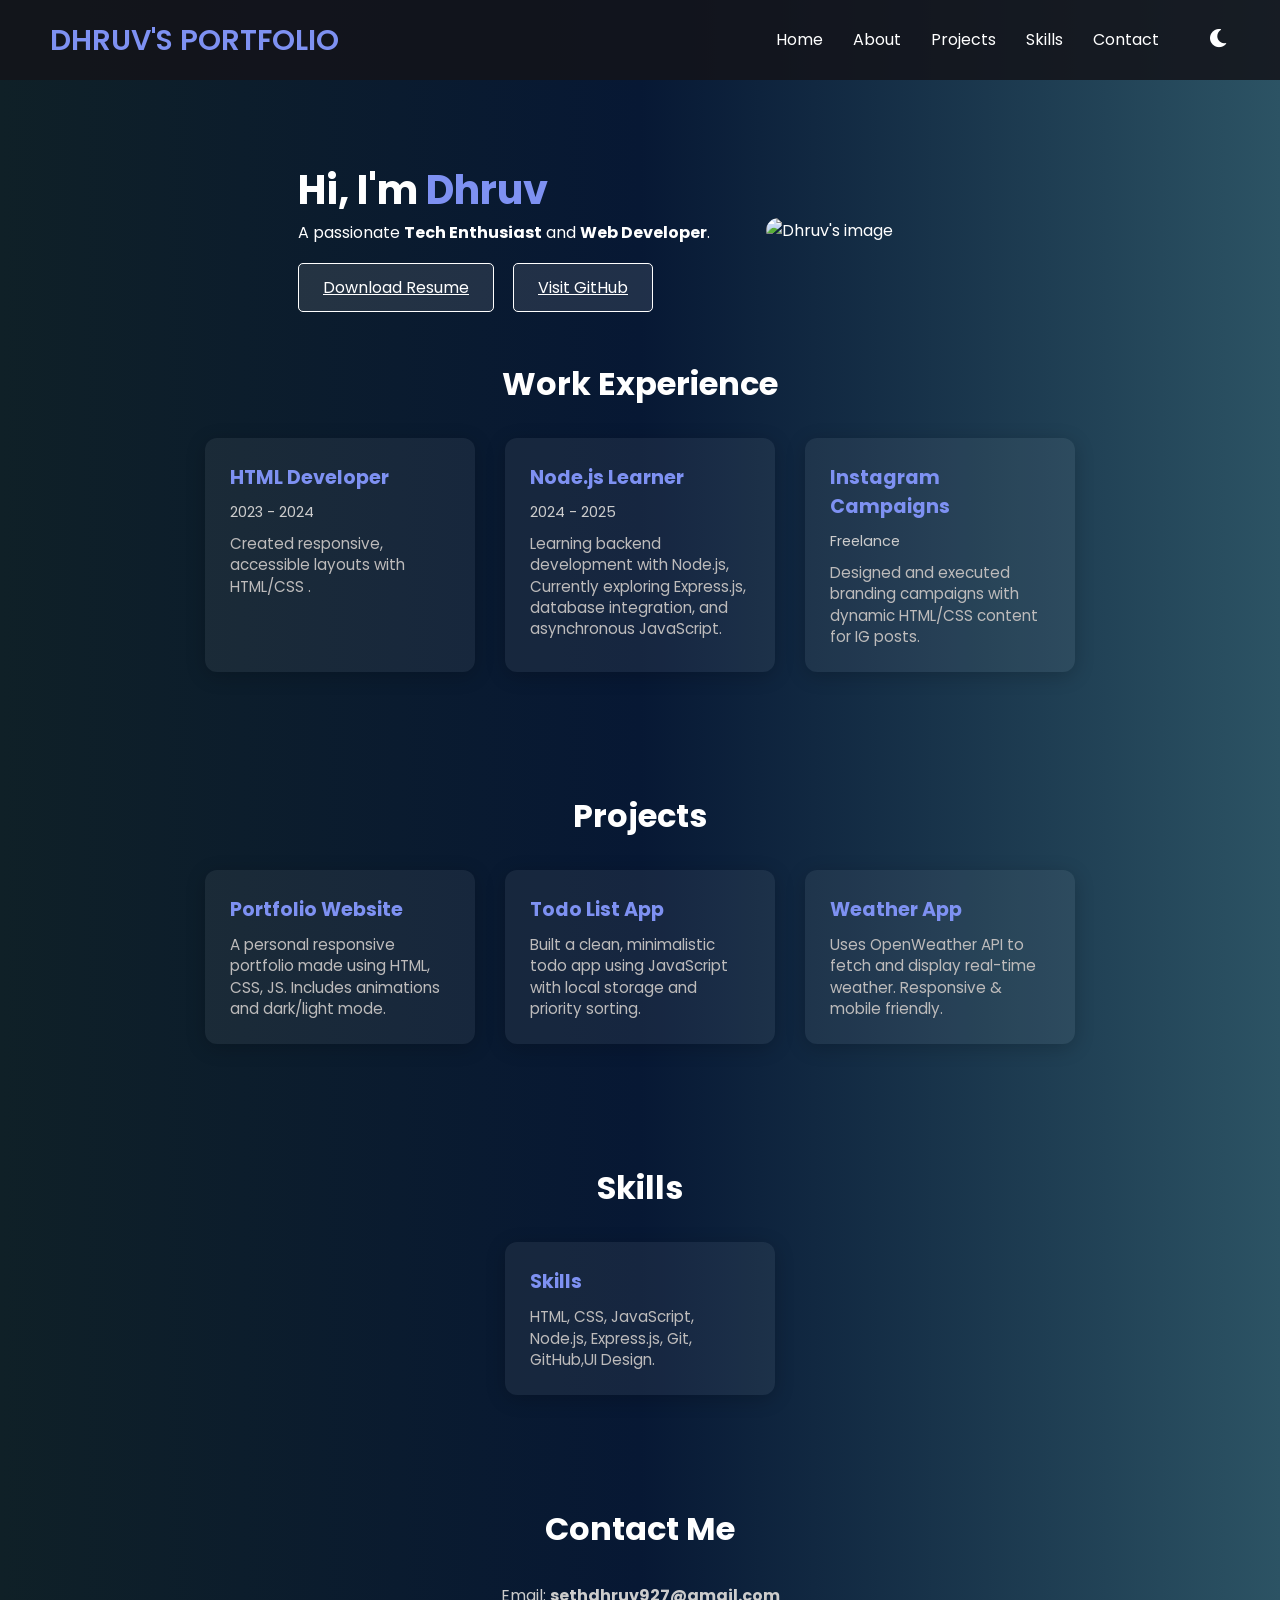
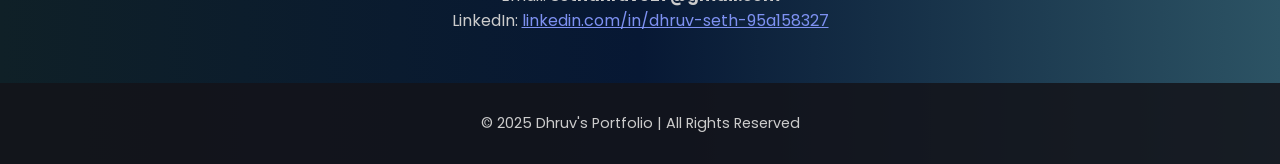
==== (Level1)Task1-Portfolio.html @ a93646b6 "Add files via upload" ====
<!-- <!DOCTYPE html>
<html lang="en">
<head>
    <meta charset="UTF-8">
    <meta name="viewport" content="width=device-width, initial-scale=1.0">
    <title>DHRUV'S PORTFOLIO</title>
    <link rel="preconnect" href="https://fonts.googleapis.com">
<link rel="preconnect" href="https://fonts.gstatic.com" crossorigin>
<link href="https://fonts.googleapis.com/css2?family=Poppins:ital,wght@0,100;0,200;0,300;0,400;0,500;0,600;0,700;0,800;0,900;1,100;1,200;1,300;1,400;1,500;1,600;1,700;1,800;1,900&display=swap" rel="stylesheet">
<style>
    *{
        margin: 0;
        padding: 0;
    }
    body{
        background-color: rgb(6, 6, 52);
        color: white;
        font-family: "Poppins", sans-serif;
    }
    nav{
        display: flex;
        justify-content: space-around;
        align-items: center;
        height: 100px;
        background-color: rgb(22, 22, 105);
    }
    nav ul{
        display: flex;
        justify-content: center;
    }
    nav ul li{
        list-style: none;
        margin: 25px;
    }
    .left{
        font-size: 1.7rem;
        font-weight: 550;
    }
    .firstsection{
        display: flex;
        justify-content: space-around;
        margin: 25px 0;
    }
    .firstsection div{
        width: 30%;
    }
    .leftsection{
        background-color: rgb(20, 123, 68);
    }
    .rightsection{
        background-color:rgb(20, 123, 68); ;
    }
    </style>
</head>
<body>
    <img src="backg.jpg" alt="" style="width: 100%; height: auto;">
    <header>
        <nav>
            <div class="left">DHRUV'S PORTFOLIO</div>
            <div class="right">
                <ul>
                    <li>Home</li>
                    <li>About</li>
                    <li>Projects</li>
                    <li>Contact Me </li>
                </ul>
            </div>
        </nav>
    </header>
    <main>
        <section class="firstsection">
            <div class="leftsection">
                Hi , My name is Dhruv
                <div>I am a Tech Enthuasist and a web developer</div>
            </div>
            <div class="rightsection">
                right
            </div>
        </section>
    </main>
    <!--  -->
<!-- <!DOCTYPE html>
<html lang="en">
<head>
    <meta charset="UTF-8">
    <meta name="viewport" content="width=device-width, initial-scale=1.0">
    <title>DHRUV'S PORTFOLIO</title>
    <link rel="preconnect" href="https://fonts.googleapis.com">
    <link rel="preconnect" href="https://fonts.gstatic.com" crossorigin>
    <link href="https://fonts.googleapis.com/css2?family=Poppins:wght@300;400;600&display=swap" rel="stylesheet">
    <style>
        * {
            margin: 0;
            padding: 0;
            box-sizing: border-box;
        }
        body {
            font-family: "Poppins", sans-serif;
            background: url('backg.jpg') no-repeat center center fixed; /* Image background */
            background-size: cover; /* Ensures the image covers the entire background */
            color: white;
        }
        nav {
            display: flex;
            justify-content: space-around;
            align-items: center;
            height: 100px;
            background-color: rgba(19, 19, 25, 0.8); /* Transparent background */
        }
        nav ul {
            display: flex;
            justify-content: center;
        }
        nav ul li {
            list-style: none;
            margin: 25px;
        }
        nav ul li a {
            text-decoration: none;
            color: white;
        }
        nav ul li a:hover{
            text-decoration: none;
            font-size: 1.05rem;
            color: rgb(248, 199, 76);
        }
        .left {
            font-size: 1.7rem;
            font-weight: 550;
        }
        .firstsection {
            display: flex;
            justify-content: space-around;
            margin: 130px 0;
            align-items: center;
        }
        .firstsection > div {
            width: 30%;
        }
        .leftsection{
            color: white;
            font-size: 2.5rem;
        }
        .leftsection .buttons{
            padding: 53px 0;
        }
        .leftsection .btn{
            padding: 12px;
            background-color:rgba(19, 19, 25, 0.8) ;
            color: white;
            border: 2px solid white;
            border-radius: 6px;
            cursor: pointer;
            font-size: 20px;
        }
        .rightsection img{
            width: 80%;
        }
        .golden{
            color: rgb(245, 191, 54);
        }
        #element{
            color: rgb(245, 191, 54);
        }
        .secondsection{
            max-width: 80vw;
            margin: auto;
            height: 90vh;
        }
        main hr{
        border: 0;
        background: rgb(245, 191, 54);
        height: 1.2px;
        margin: 65px 84px;
        }
        .secondsection h1{
            font-size: 1.7rem;
        }
        .text-white{
            color: white;
        }
        .secondsection .box{
            background: white;
            width: 76vw;
            height: 2px;
            margin: 50px 0;
            display: flex;
        }
        .secondsection .vertical{
        height: 99px;
        width: 1px;
        background-color: white;
        margin: 0px 140px;
    }
    .image-top{
        width: 23px;
        position: relative;
        top: -32px;
        left: -9px;
    }
        .vertical-title{
        position: relative;
        top: 85px;
        width: 188px;
        font-size: 11px;
        }
        .vertical-desc{
        position: relative;
        top: 86px;
        width: 150px;
        color: whitesmoke;
        font-size: 9px;
        }
        footer{
        color: rgb(247, 243, 243);
        background-color: rgba(19, 19, 25, 0.8);
        font-size: 12px;
    }
    .footer{
        padding: 23px 122px;
        display: flex;
        justify-content: space-evenly;
        }
        .footer ul{
            list-style: none;
        }
        .footer > div{
            width: 121px;
        }
        footer .footer-rights{
        text-align: center;
        color: whitesmoke;
        padding: 12px 0;
        }
        </style>
</head>
<body>
    <header>
        <nav>
            <div class="left">DHRUV'S PORTFOLIO</div>
            <div class="right">
                <ul>
                    <li><a href="/">Home</a></li>
                    <li><a href="/">About</a></li>
                    <li><a href="/">Projects</a></li>
                    <li><a href="/">Contact Me</a></li>
                </ul>
            </div>
        </nav>
    </header>
    <main>
        <section class="firstsection">
            <div class="leftsection">
                Hi, my name is <span class="golden">Dhruv</span> 
                <div>I am a Tech Enthusiast and a Web Developer.</div>
                <span id="element"></span>
                <div class="buttons">
                    <button class="btn">Downlod Resume</button>
                    <button class="btn">Visit Github</button>
                </div>
            </div>
            <div class="rightsection">
                <img src="image.png" alt="">
            </div>
        </section>
        <hr>
        <section class="secondsection">
            <span class="text-white">What I Have Done So Far</span>
        <h1>Work Experience</h1>

        <div class="box">
        <div class="vertical">
            <img class="image-top" src="nodejs.png" alt="">
            <div class="vertical-title">
                NODE.JS-Developer(2024-2026)
            </div>
                <div class="vertical-desc">
                    Lorem ipsum dolor sit, amet consectetur adipisicing elit. Esse temporibus aut impedit cupiditate!
            </div>
        </div>
        <div class="vertical">
            <img class="image-top" src="html-5.png" alt="">
            <div class="vertical-title">
                HTML-Developer(2026-2028)
            </div>
                <div class="vertical-desc">
                    Lorem ipsum dolor sit, amet consectetur adipisicing elit. Esse temporibus aut impedit cupiditate!
            </div>
        </div>
        <div class="vertical">
            <img class="image-top" src="instaimg.png" alt="">
            <div class="vertical-title">
                HTML-Developer(2024-2026)
            </div>
                <div class="vertical-desc">
                    Lorem ipsum dolor sit, amet consectetur adipisicing elit. Esse temporibus aut impedit cupiditate!
            </div>
        </div>
        <div class="vertical">
            <img class="image-top" src="twitt.png" alt="">
            <div class="vertical-title">
                HTML-Developer(2024-2026)
            </div>
                <div class="vertical-desc">
                    Lorem ipsum dolor sit, amet consectetur adipisicing elit. Esse temporibus aut impedit cupiditate!
            </div>
        </div>
        </div>
        </section>
    </main>
    <footer>
        <div class="footer">
            <div class="Footer-first">
                <h3>DHRUV'S PORTFOLIO</h3>
            </div>
            <div class="Footer-second">
                <ul>
                    <li>Home</li>
                    <li>About</li>
                    <li>Services</li>
                    <li>Contact</li>
                </ul>
            </div>
            <div class="Footer-third">
                <ul>
                    <li>Home</li>
                    <li>About</li>
                    <li>Services</li>
                    <li>Contact</li>
                </ul>
            </div>
            <div class="Footer-fourth">
                <ul>
                    <li>Home</li>
                    <li>About</li>
                    <li>Services</li>
                    <li>Contact</li>
                </ul>
            </div>
        </div>
        <div class="footer-rights">
            Copyright &#169; dhruvsportfolio.com | All Rights Reserved
        </div>
    </footer>
    <script src="https://unpkg.com/typed.js@2.1.0/dist/typed.umd.js"></script>
    <script>
        var typed = new Typed('#element', {
          strings: ['Web Developer', 'Problem Solver','Web Designer'],
          typeSpeed: 50,
        });
      </script>
</body>
</html> -->
<!-- <!DOCTYPE html>
<html lang="en">
<head>
    <meta charset="UTF-8">
    <meta name="viewport" content="width=device-width, initial-scale=1.0">
    <title>DHRUV'S PORTFOLIO</title>
    <link rel="preconnect" href="https://fonts.googleapis.com">
    <link rel="preconnect" href="https://fonts.gstatic.com" crossorigin>
    <link href="https://fonts.googleapis.com/css2?family=Poppins:wght@300;400;600&display=swap" rel="stylesheet">
    <style>
        * {
            margin: 0;
            padding: 0;
            box-sizing: border-box;
        }
        body {
            font-family: "Poppins", sans-serif;
            background: url('backg.jpg') no-repeat center center fixed;
            background-size: cover;
            color: white;
        }
        nav {
            display: flex;
            justify-content: space-around;
            align-items: center;
            height: 100px;
            background-color: rgba(19, 19, 25, 0.8);
        }
        nav ul {
            display: flex;
            justify-content: center;
        }
        nav ul li {
            list-style: none;
            margin: 25px;
        }
        nav ul li a {
            text-decoration: none;
            color: white;
        }
        nav ul li a:hover {
            font-size: 1.05rem;
            color: rgb(248, 199, 76);
        }
        .left {
            font-size: 1.7rem;
            font-weight: 550;
        }
        .firstsection {
            display: flex;
            justify-content: space-around;
            margin: 130px 0;
            align-items: center;
        }
        .firstsection > div {
            width: 30%;
        }
        .leftsection {
            color: white;
            font-size: 2.5rem;
        }
        .leftsection .buttons {
            padding: 53px 0;
        }
        .leftsection .btn {
            padding: 12px;
            background-color: rgba(19, 19, 25, 0.8);
            color: white;
            border: 2px solid white;
            border-radius: 6px;
            cursor: pointer;
            font-size: 20px;
            margin-right: 10px;
        }
        .rightsection img {
            width: 80%;
        }
        .golden {
            color: rgb(245, 191, 54);
        }
        #element {
            color: rgb(245, 191, 54);
        }
        .secondsection {
            max-width: 80vw;
            margin: auto;
            height: 90vh;
        }
        main hr {
            border: 0;
            background: rgb(245, 191, 54);
            height: 1.2px;
            margin: 65px 84px;
        }
        .secondsection h1 {
            font-size: 1.7rem;
        }
        .text-white {
            color: white;
        }
        .secondsection .box {
            background: white;
            width: 76vw;
            height: 2px;
            margin: 50px 0;
            display: flex;
        }
        .secondsection .vertical {
            height: 99px;
            width: 1px;
            background-color: white;
            margin: 0px 140px;
        }
        .image-top {
            width: 23px;
            position: relative;
            top: -32px;
            left: -9px;
        }
        .vertical-title {
            position: relative;
            top: 85px;
            width: 188px;
            font-size: 11px;
        }
        .vertical-desc {
            position: relative;
            top: 86px;
            width: 150px;
            color: whitesmoke;
            font-size: 9px;
        }
        footer {
            color: rgb(247, 243, 243);
            background-color: rgba(19, 19, 25, 0.8);
            font-size: 12px;
        }
        .footer {
            padding: 23px 122px;
            display: flex;
            justify-content: space-evenly;
        }
        .footer ul {
            list-style: none;
        }
        .footer > div {
            width: 121px;
        }
        footer .footer-rights {
            text-align: center;
            color: whitesmoke;
            padding: 12px 0;
        }

        /* Responsive Design */
        @media screen and (max-width: 768px) {
            nav {
                flex-direction: column;
                height: auto;
                padding: 20px 0;
            }
            nav ul {
                flex-direction: column;
                align-items: center;
            }
            nav ul li {
                margin: 10px 0;
            }
            .firstsection {
                flex-direction: column-reverse;
                text-align: center;
                margin: 60px 20px;
            }
            .firstsection > div {
                width: 100%;
            }
            .leftsection {
                font-size: 1.8rem;
            }
            .leftsection .buttons {
                display: flex;
                flex-direction: column;
                align-items: center;
                gap: 15px;
            }
            .leftsection .btn {
                width: 70%;
                font-size: 1rem;
            }
            .rightsection img {
                width: 100%;
                max-width: 300px;
                margin-bottom: 30px;
            }
            .secondsection .box {
                flex-direction: column;
                align-items: center;
                height: auto;
            }
            .secondsection .vertical {
                margin: 40px 0;
            }
            .vertical-title,
            .vertical-desc {
                text-align: center;
                width: 100%;
                top: 10px;
                position: relative;
            }
            .footer {
                flex-direction: column;
                align-items: center;
                gap: 20px;
                padding: 20px;
            }
            .footer > div {
                width: 100%;
                text-align: center;
            }
            .footer-rights {
                font-size: 10px;
            }
        }
    </style>
</head>
<body>
    <header>
        <nav>
            <div class="left">DHRUV'S PORTFOLIO</div>
            <div class="right">
                <ul>
                    <li><a href="/">Home</a></li>
                    <li><a href="/">About</a></li>
                    <li><a href="/">Projects</a></li>
                    <li><a href="/">Contact Me</a></li>
                </ul>
            </div>
        </nav>
    </header>
    <main>
        <section class="firstsection">
            <div class="leftsection">
                Hi, my name is <span class="golden">Dhruv</span> 
                <div>I am a Tech Enthusiast and a Web Developer.</div>
                <span id="element"></span>
                <div class="buttons">
                    <a href="resume.pdf" class="btn" download>Download Resume</a>
                    <a href="https://github.com/12345SETH" target="_blank" class="btn">Visit GitHub</a>
                </div>
            </div>
            <div class="rightsection">
                <img src="image.png" alt="">
            </div>
        </section>
        <hr>
        <section class="secondsection">
            <span class="text-white">What I Have Done So Far</span>
            <h1>Work Experience</h1>
            <div class="box">
                <div class="vertical">
                    <img class="image-top" src="nodejs.png" alt="">
                    <div class="vertical-title">NODE.JS-Developer(2024-2026)</div>
                    <div class="vertical-desc">Lorem ipsum dolor sit, amet consectetur adipisicing elit.</div>
                </div>
                <div class="vertical">
                    <img class="image-top" src="html-5.png" alt="">
                    <div class="vertical-title">HTML-Developer(2026-2028)</div>
                    <div class="vertical-desc">Lorem ipsum dolor sit, amet consectetur adipisicing elit.</div>
                </div>
                <div class="vertical">
                    <img class="image-top" src="instaimg.png" alt="">
                    <div class="vertical-title">HTML-Developer(2024-2026)</div>
                    <div class="vertical-desc">Lorem ipsum dolor sit, amet consectetur adipisicing elit.</div>
                </div>
                <div class="vertical">
                    <img class="image-top" src="twitt.png" alt="">
                    <div class="vertical-title">HTML-Developer(2024-2026)</div>
                    <div class="vertical-desc">Lorem ipsum dolor sit, amet consectetur adipisicing elit.</div>
                </div>
            </div>
        </section>
    </main>
    <footer>
        <div class="footer">
            <div class="Footer-first">
                <h3>DHRUV'S PORTFOLIO</h3>
            </div>
            <div class="Footer-second">
                <ul>
                    <li>Home</li>
                    <li>About</li>
                    <li>Services</li>
                    <li>Contact</li>
                </ul>
            </div>
            <div class="Footer-third">
                <ul>
                    <li>Home</li>
                    <li>About</li>
                    <li>Services</li>
                    <li>Contact</li>
                </ul>
            </div>
            <div class="Footer-fourth">
                <ul>
                    <li>Home</li>
                    <li>About</li>
                    <li>Services</li>
                    <li>Contact</li>
                </ul>
            </div>
        </div>
        <div class="footer-rights">
            Copyright &#169; dhruvsportfolio.com | All Rights Reserved
        </div>
    </footer>
    <script src="https://unpkg.com/typed.js@2.1.0/dist/typed.umd.js"></script>
    <script>
        var typed = new Typed('#element', {
            strings: ['Web Developer', 'Problem Solver', 'Web Designer'],
            typeSpeed: 50,
        });
    </script>
</body>
</html> -->
<!-- <!DOCTYPE html>
<html lang="en">
<head>
  <meta charset="UTF-8" />
  <meta name="viewport" content="width=device-width, initial-scale=1.0" />
  <title>Dhruv's Portfolio</title>
  <link rel="preconnect" href="https://fonts.googleapis.com" />
  <link rel="preconnect" href="https://fonts.gstatic.com" crossorigin />
  <link href="https://fonts.googleapis.com/css2?family=Poppins:wght@300;400;600&display=swap" rel="stylesheet" />
  <link rel="stylesheet" href="https://cdnjs.cloudflare.com/ajax/libs/font-awesome/6.0.0-beta3/css/all.min.css" />
  <style>
    * {
      margin: 0;
      padding: 0;
      box-sizing: border-box;
    }
    body {
      font-family: 'Poppins', sans-serif;
      background: linear-gradient(to right, #0f2027, #203a43, #2c5364);
      color: white;
      overflow-x: hidden;
    }
    nav {
      display: flex;
      justify-content: space-between;
      align-items: center;
      padding: 0 50px;
      height: 80px;
      background-color: rgba(19, 19, 25, 0.85);
    }
    nav ul {
      display: flex;
      list-style: none;
    }
    nav ul li {
      margin-left: 30px;
    }
    nav ul li a {
      color: white;
      text-decoration: none;
      transition: color 0.3s;
    }
    nav ul li a:hover {
      color: rgb(248, 199, 76);
    }
    .logo {
      font-size: 1.8rem;
      font-weight: 600;
      color: rgb(248, 199, 76);
    }
    .firstsection {
      display: flex;
      flex-wrap: wrap;
      justify-content: center;
      align-items: center;
      padding: 80px 20px;
      gap: 50px;
    }
    .leftsection {
      max-width: 600px;
    }
    .leftsection h1 {
      font-size: 2.5rem;
    }
    .highlight {
      color: rgb(248, 199, 76);
    }
    .buttons {
      margin-top: 30px;
    }
    .btn {
      padding: 12px 24px;
      background: rgba(255, 255, 255, 0.1);
      color: white;
      border: 1.5px solid white;
      border-radius: 5px;
      font-size: 1rem;
      cursor: pointer;
      margin-right: 15px;
      transition: all 0.3s ease;
    }
    .btn:hover {
      background-color: rgb(248, 199, 76);
      color: black;
      border-color: rgb(248, 199, 76);
    }
    .rightsection img {
      width: 300px;
      border-radius: 15px;
      box-shadow: 0px 0px 20px rgba(255,255,255,0.2);
    }
    .secondsection {
      max-width: 1200px;
      margin: 60px auto;
      padding: 20px;
      text-align: center;
    }
    .secondsection h2 {
      font-size: 2rem;
      margin-bottom: 30px;
    }
    .timeline {
      display: flex;
      flex-wrap: wrap;
      justify-content: center;
      gap: 40px;
    }
    .experience-box {
      background: rgba(255, 255, 255, 0.05);
      padding: 20px;
      border-radius: 12px;
      width: 250px;
      border-left: 4px solid rgb(248, 199, 76);
      box-shadow: 0px 0px 10px rgba(255,255,255,0.05);
    }
    .experience-box h3 {
      font-size: 1.2rem;
      color: rgb(248, 199, 76);
    }
    .experience-box p {
      font-size: 0.9rem;
      color: #e0e0e0;
    }
    footer {
      background: rgba(19, 19, 25, 0.85);
      padding: 30px 20px;
      text-align: center;
      color: #ccc;
      font-size: 0.9rem;
    }
    @media (max-width: 768px) {
      .firstsection {
        flex-direction: column-reverse;
      }
      nav {
        flex-direction: column;
        height: auto;
        padding: 20px;
      }
      nav ul {
        flex-direction: column;
        align-items: center;
      }
      nav ul li {
        margin: 10px 0;
      }
    }
  </style>
</head>
<body>
  <header>
    <nav>
      <div class="logo">DHRUV'S PORTFOLIO</div>
      <ul>
        <li><a href="#">Home</a></li>
        <li><a href="#">About</a></li>
        <li><a href="#">Projects</a></li>
        <li><a href="#">Contact</a></li>
      </ul>
    </nav>
  </header>
  <main>
    <section class="firstsection">
      <div class="leftsection">
        <h1>Hi, I'm <span class="highlight">Dhruv</span></h1>
        <h2 class="highlight" id="element"></h2>
        <p>A passionate <strong>Tech Enthusiast</strong> and <strong>Web Developer</strong>.</p>
        <div class="buttons">
          <button class="btn">Download Resume</button>
          <button class="btn">Visit GitHub</button>
        </div>
      </div>
      <div class="rightsection">
        <img src="image.png" alt="Dhruv's image" />
      </div>
    </section>

    <section class="secondsection">
      <h2>Work Experience</h2>
      <div class="timeline">
        <div class="experience-box">
          <h3>Node.js Developer (2024-2026)</h3>
          <p>Built scalable backend services using Express and Node.js for multiple startups.</p>
        </div>
        <div class="experience-box">
          <h3>HTML Developer (2026-2028)</h3>
          <p>Designed and implemented responsive web layouts using HTML5 and CSS3.</p>
        </div>
        <div class="experience-box">
          <h3>Instagram Campaigns</h3>
          <p>Managed social campaigns with custom HTML/CSS elements for promotions.</p>
        </div>
        <div class="experience-box">
          <h3>Twitter Developer Tools</h3>
          <p>Worked with Twitter APIs to automate and enhance user engagement data.</p>
        </div>
      </div>
    </section>
  </main>
  <footer>
    <p>&copy; 2025 Dhruv's Portfolio | All Rights Reserved</p>
  </footer>
  <script src="https://unpkg.com/typed.js@2.1.0/dist/typed.umd.js"></script>
  <script>
    var typed = new Typed("#element", {
      strings: ["Web Developer", "Problem Solver", "Web Designer"],
      typeSpeed: 60,
      backSpeed: 30,
      loop: true,
    });
  </script>
</body>
</html> -->

<!-- <!DOCTYPE html>
<html lang="en">
<head>
  <meta charset="UTF-8" />
  <meta name="viewport" content="width=device-width, initial-scale=1.0" />
  <title>Dhruv's Portfolio</title>
  <link href="https://fonts.googleapis.com/css2?family=Poppins:wght@300;400;600&display=swap" rel="stylesheet" />
  <link rel="stylesheet" href="https://cdnjs.cloudflare.com/ajax/libs/font-awesome/6.0.0-beta3/css/all.min.css" />
  <style>
    :root {
      --primary: #7e91f2;
      --bg-dark: #0f2027;
      --bg-mid: #071834;
      --bg-light: #ffffff;
      --text-dark: #ffffff;
      --text-light: #787676;
    }

    * {
      margin: 0;
      padding: 0;
      box-sizing: border-box;
    }

    html {
      scroll-behavior: smooth;
    }

    body {
      font-family: 'Poppins', sans-serif;
      background: linear-gradient(to right, var(--bg-dark), var(--bg-mid), #2c5364);
      color: var(--text-dark);
      transition: all 0.3s ease;
    }

    body.light-mode {
      background: var(--bg-light);
      color: var(--text-light);
    }

    nav {
      display: flex;
      justify-content: space-between;
      align-items: center;
      padding: 0 50px;
      height: 80px;
      background-color: rgba(19, 19, 25, 0.85);
    }

    nav ul {
      display: flex;
      list-style: none;
    }

    nav ul li {
      margin-left: 30px;
    }

    nav ul li a {
      color: white;
      text-decoration: none;
      transition: color 0.3s;
    }

    nav ul li a:hover {
      color: var(--primary);
    }

    .logo {
      font-size: 1.8rem;
      font-weight: 600;
      color: var(--primary);
    }

    .toggle-mode {
      cursor: pointer;
      background: none;
      border: none;
      color: white;
      font-size: 1.3rem;
      margin-left: 20px;
    }

    .firstsection {
      display: flex;
      flex-wrap: wrap;
      justify-content: center;
      align-items: center;
      padding: 80px 20px;
      gap: 50px;
    }

    .leftsection {
      max-width: 600px;
    }

    .leftsection h1 {
      font-size: 2.5rem;
    }

    .highlight {
      color: var(--primary);
    }

    .buttons {
      margin-top: 30px;
    }

    .btn {
      padding: 12px 24px;
      background: rgba(255, 255, 255, 0.1);
      color: white;
      border: 1.5px solid white;
      border-radius: 5px;
      font-size: 1rem;
      cursor: pointer;
      margin-right: 15px;
      transition: all 0.3s ease;
    }

    .btn:hover {
      background-color: var(--primary);
      color: black;
      border-color: var(--primary);
    }

    .rightsection img {
      width: 300px;
      border-radius: 15px;
      box-shadow: 0px 0px 20px rgba(255,255,255,0.2);
    }

    .secondsection {
      max-width: 1200px;
      margin: 60px auto;
      padding: 20px;
      text-align: center;
    }

    .secondsection h2 {
      font-size: 2rem;
      margin-bottom: 30px;
    }

    .timeline {
      display: flex;
      flex-wrap: wrap;
      justify-content: center;
      gap: 40px;
    }

    .experience-box {
      background: rgba(255, 255, 255, 0.05);
      padding: 20px;
      border-radius: 12px;
      width: 250px;
      border-left: 4px solid var(--primary);
      box-shadow: 0px 0px 10px rgba(8, 46, 99, 0.05);
    }

    .experience-box h3 {
      font-size: 1.2rem;
      color: var(--primary);
    }

    .experience-box p {
      font-size: 0.9rem;
      color: #e0e0e0;
    }

    .contact-section {
      text-align: center;
      padding: 50px 20px;
    }

    .contact-section h2 {
      font-size: 2rem;
      margin-bottom: 30px;
    }

    .contact-form form {
      max-width: 600px;
      margin: 0 auto;
      text-align: left;
      background: rgba(255, 255, 255, 0.05);
      padding: 30px;
      border-radius: 12px;
      box-shadow: 0px 0px 10px rgba(255,255,255,0.1);
    }

    .contact-form input,
    .contact-form textarea {
      width: 100%;
      padding: 12px;
      margin-bottom: 15px;
      border: 1px solid #ccc;
      border-radius: 6px;
      font-size: 1rem;
      background-color: #f8f8f8;
    }

    .contact-form input:focus,
    .contact-form textarea:focus {
      outline: none;
      border-color: var(--primary);
      box-shadow: 0 0 5px rgba(126, 145, 242, 0.5);
    }

    .contact-form button {
      background: var(--primary);
      border: none;
      color: white;
      padding: 12px 24px;
      border-radius: 6px;
      cursor: pointer;
      font-size: 1rem;
      transition: background 0.3s ease;
    }

    .contact-form button:hover {
      background: #657be2;
    }

    footer {
      background: rgba(19, 19, 25, 0.85);
      padding: 30px 20px;
      text-align: center;
      color: #ccc;
      font-size: 0.9rem;
    }

    @media (max-width: 768px) {
      .firstsection {
        flex-direction: column-reverse;
      }
      nav {
        flex-direction: column;
        height: auto;
        padding: 20px;
      }
      nav ul {
        flex-direction: column;
        align-items: center;
      }
      nav ul li {
        margin: 10px 0;
      }
    }
  </style>
</head>
<body>
  <header>
    <nav>
      <div class="logo">DHRUV'S PORTFOLIO</div>
      <ul>
        <li><a href="#">Home</a></li>
        <li><a href="#about">About</a></li>
        <li><a href="#projects">Projects</a></li>
        <li><a href="#contact">Contact</a></li>
        <li><button class="toggle-mode" id="modeToggle"><i class="fas fa-moon"></i></button></li>
      </ul>
    </nav>
  </header>

  <main>
    <section class="firstsection">
      <div class="leftsection">
        <h1>Hi, I'm <span class="highlight">Dhruv</span></h1>
        <h2 class="highlight" id="element"></h2>
        <p>A passionate <strong>Tech Enthusiast</strong> and <strong>Web Developer</strong>.</p>
        <div class="buttons">
          <button class="btn">Download Resume</button>
          <button class="btn">Visit GitHub</button>
        </div>
      </div>
      <div class="rightsection">
        <img src="image.png" alt="Dhruv's image" />
      </div>
    </section>

    <section class="secondsection" id="about">
      <h2>Work Experience</h2>
      <div class="timeline">
        <div class="experience-box">
          <h3>Node.js Developer (2024-2026)</h3>
          <p>Built scalable backend services using Express and Node.js for multiple startups.</p>
        </div>
        <div class="experience-box">
          <h3>HTML Developer (2026-2028)</h3>
          <p>Designed and implemented responsive web layouts using HTML5 and CSS3.</p>
        </div>
        <div class="experience-box">
          <h3>Instagram Campaigns</h3>
          <p>Managed social campaigns with custom HTML/CSS elements for promotions.</p>
        </div>
        <div class="experience-box">
          <h3>Twitter Developer Tools</h3>
          <p>Worked with Twitter APIs to automate and enhance user engagement data.</p>
        </div>
      </div>
    </section>

    <section class="contact-section" id="contact">
      <h2>Contact Me</h2>
      <div class="contact-form">
        <form action="https://formspree.io/f/your_form_id" method="POST">
          <input type="text" name="name" placeholder="Your Name" required />
          <input type="email" name="email" placeholder="Your Email" required />
          <textarea name="message" rows="5" placeholder="Your Message" required></textarea>
          <button type="submit">Send Message</button>
        </form>
      </div>
    </section>
  </main>

  <footer>
    <p>&copy; 2025 Dhruv's Portfolio | All Rights Reserved</p>
  </footer>

  <script src="https://unpkg.com/typed.js@2.1.0/dist/typed.umd.js"></script>
  <script>
    var typed = new Typed("#element", {
      strings: ["Web Developer", "Problem Solver", "Web Designer"],
      typeSpeed: 60,
      backSpeed: 30,
      loop: true,
    });

    const modeToggle = document.getElementById("modeToggle");
    const body = document.body;

    modeToggle.addEventListener("click", () => {
      body.classList.toggle("light-mode");
      const icon = modeToggle.querySelector("i");
      icon.classList.toggle("fa-moon");
      icon.classList.toggle("fa-sun");
    });
  </script>
</body>
</html> -->

<!-- <!DOCTYPE html>
<html lang="en">
<head>
  <meta charset="UTF-8" />
  <meta name="viewport" content="width=device-width, initial-scale=1.0"/>
  <title>Dhruv's Portfolio</title>
  <link href="https://fonts.googleapis.com/css2?family=Poppins:wght@300;400;600&display=swap" rel="stylesheet"/>
  <link rel="stylesheet" href="https://cdnjs.cloudflare.com/ajax/libs/font-awesome/6.0.0-beta3/css/all.min.css"/>
  <style>
    :root {
      --primary: #7e91f2;
      --bg-dark: #0f2027;
      --bg-mid: #071834;
      --bg-light: #ffffff;
      --text-dark: #ffffff;
      --text-light: #0e0c0c;
    }

    * { margin: 0; padding: 0; box-sizing: border-box; }
    body {
      font-family: 'Poppins', sans-serif;
      background: linear-gradient(to right, var(--bg-dark), var(--bg-mid), #2c5364);
      color: var(--text-dark);
      transition: all 0.3s ease;
    }
    body.light-mode {
      background: var(--bg-light);
      color: var(--text-light);
    }

    nav {
      display: flex;
      justify-content: space-between;
      align-items: center;
      padding: 0 50px;
      height: 80px;
      background-color: rgba(19, 19, 25, 0.85);
    }
    nav ul {
      display: flex;
      list-style: none;
    }
    nav ul li { margin-left: 30px; }
    nav ul li a {
      color: white;
      text-decoration: none;
      transition: color 0.3s;
    }
    nav ul li a:hover {
      color: var(--primary);
    }
    .logo {
      font-size: 1.8rem;
      font-weight: 600;
      color: var(--primary);
    }

    .toggle-mode {
      cursor: pointer;
      background: none;
      border: none;
      color: white;
      font-size: 1.3rem;
      margin-left: 20px;
    }

    .section {
      padding: 60px 20px;
      max-width: 1200px;
      margin: auto;
    }

    .firstsection {
      display: flex;
      flex-wrap: wrap;
      justify-content: center;
      align-items: center;
      gap: 50px;
      padding-top: 80px;
    }

    .leftsection h1 { font-size: 2.5rem; }
    .highlight { color: var(--primary); }
    .buttons {
      margin-top: 30px;
    }
    .btn {
      padding: 12px 24px;
      background: rgba(255, 255, 255, 0.1);
      color: white;
      border: 1.5px solid white;
      border-radius: 5px;
      font-size: 1rem;
      cursor: pointer;
      margin-right: 15px;
      transition: all 0.3s ease;
    }
    .btn:hover {
      background-color: var(--primary);
      color: black;
      border-color: var(--primary);
    }
    .rightsection img {
      width: 300px;
      border-radius: 15px;
      box-shadow: 0 0 20px rgba(255,255,255,0.2);
    }

    h2.section-title {
      font-size: 2rem;
      text-align: center;
      margin-bottom: 30px;
    }

    .card-grid {
      display: flex;
      flex-wrap: wrap;
      justify-content: center;
      gap: 30px;
    }
    .card {
      background: rgba(255, 255, 255, 0.06);
      border-radius: 12px;
      padding: 25px;
      width: 270px;
      box-shadow: 0 4px 20px rgba(0, 0, 0, 0.2);
      transition: transform 0.3s ease, box-shadow 0.3s ease;
    }
    .card:hover {
      transform: translateY(-8px);
      box-shadow: 0 8px 30px rgba(126, 145, 242, 0.4);
    }

    .card h3 {
      font-size: 1.2rem;
      color: var(--primary);
      margin-bottom: 10px;
    }
    .card span {
      font-size: 0.9rem;
      color: #ccc;
      display: block;
      margin-bottom: 10px;
    }
    .card p {
      font-size: 0.95rem;
      color: #bdbbbb;
      line-height: 1.4;
    }

    .contact-section {
      text-align: center;
      padding: 50px 20px;
    }

    .contact-section p {
      font-size: 1rem;
      color: #ccc;
    }

    footer {
      background: rgba(19, 19, 25, 0.85);
      padding: 30px 20px;
      text-align: center;
      color: #ccc;
      font-size: 0.9rem;
    }

    @media (max-width: 768px) {
      .firstsection {
        flex-direction: column-reverse;
      }
      nav {
        flex-direction: column;
        height: auto;
        padding: 20px;
      }
      nav ul {
        flex-direction: column;
        align-items: center;
      }
      nav ul li {
        margin: 10px 0;
      }
    }
  </style>
</head>
<body>
  <header>
    <nav>
      <div class="logo">DHRUV'S PORTFOLIO</div>
      <ul>
        <li><a href="#">Home</a></li>
        <li><a href="#about">About</a></li>
        <li><a href="#projects">Projects</a></li>
        <li><a href="#skills">Skills</a></li>
        <li><a href="#contact">Contact</a></li>
        <li><button class="toggle-mode" id="modeToggle"><i class="fas fa-moon"></i></button></li>
      </ul>
    </nav>
  </header>

  <main>
    <section class="firstsection">
      <div class="leftsection">
        <h1>Hi, I'm <span class="highlight">Dhruv</span></h1>
        <h2 class="highlight" id="element"></h2>
        <p>A passionate <strong>Tech Enthusiast</strong> and <strong>Web Developer</strong>.</p>
        <div class="buttons">
          <a href="resume.pdf" download class="btn">Download Resume</a>
          <a href="https://github.com/12345SETH" target="_blank" class="btn">Visit GitHub</a>
        </div>
      </div>
      <div class="rightsection">
        <img src="port.jpg" alt="Dhruv's image"/>
      </div>
    </section>

    <section class="section" id="about">
      <h2 class="section-title">Work Experience</h2>
      <div class="card-grid">
        <div class="card">
          <h3>Node.js Developer</h3>
          <span>2024 - 2026</span>
          <p>Built scalable backend services using Express and Node.js. Improved API response times by 30%.</p>
        </div>
        <div class="card">
          <h3>HTML Developer</h3>
          <span>2026 - 2028</span>
          <p>Created responsive, accessible layouts with HTML5/CSS3 for multiple clients and businesses.</p>
        </div>
        <div class="card">
          <h3>Instagram Campaigns</h3>
          <span>Freelance</span>
          <p>Designed and executed branding campaigns with dynamic HTML/CSS content for IG posts.</p>
        </div>
        <div class="card">
          <h3>Twitter Dev Tools</h3>
          <span>Freelance</span>
          <p>Built analytics tools using Twitter API to track tweet reach, impressions and engagement.</p>
        </div>
      </div>
    </section>

    <section class="section" id="projects">
      <h2 class="section-title">Projects</h2>
      <div class="card-grid">
        <div class="card">
          <h3>Portfolio Website</h3>
          <p>A personal responsive portfolio made using HTML, CSS, JS. Includes animations and dark/light mode.</p>
        </div>
        <div class="card">
          <h3>Todo List App</h3>
          <p>Built a clean, minimalistic todo app using JavaScript with local storage and priority sorting.</p>
        </div>
        <div class="card">
          <h3>Weather App</h3>
          <p>Uses OpenWeather API to fetch and display real-time weather. Responsive & mobile friendly.</p>
        </div>
      </div>
    </section>

    <section class="section" id="skills">
      <h2 class="section-title">Skills & Education</h2>
      <div class="card-grid">
        <div class="card">
          <h3>Skills</h3>
          <p>HTML, CSS, JavaScript, Node.js, Express.js, Git, GitHub, MongoDB, API Integration, UI Design.</p>
        </div>
        <div class="card">
          <h3>Education</h3>
          <p>B.Tech in Computer Science Engineering (Data Science)<br/>2024 - 2028<br/>AJAY KUMAR GARG ENGINEERING COLLEGE</p>
        </div>
      </div>
    </section>

    <section class="contact-section" id="contact">
      <h2 class="section-title">Contact Me</h2>
      <p>Email: <strong>sethdhruv927@gmail.com</strong><br/>LinkedIn: <a href="https:www.linkedin.com/in/dhruv-seth-95a158327" target="_blank" style="color: var(--primary);">linkedin.com/in/dhruv-seth-95a158327</a></p>
    </section>
  </main>

  <footer>
    <p>&copy; 2025 Dhruv's Portfolio | All Rights Reserved</p>
  </footer>

  <script src="https://unpkg.com/typed.js@2.1.0/dist/typed.umd.js"></script>
  <script>
    var typed = new Typed("#element", {
      strings: ["Web Developer", "Problem Solver", "Web Designer"],
      typeSpeed: 60,
      backSpeed: 30,
      loop: true,
    });

    const modeToggle = document.getElementById("modeToggle");
    const body = document.body;
    modeToggle.addEventListener("click", () => {
      body.classList.toggle("light-mode");
      const icon = modeToggle.querySelector("i");
      icon.classList.toggle("fa-moon");
      icon.classList.toggle("fa-sun");
    });
  </script>
</body>
</html>
 -->

<!DOCTYPE html>
<html lang="en">

<head>
  <meta charset="UTF-8" />
  <meta name="viewport" content="width=device-width, initial-scale=1.0" />
  <title>Dhruv's Portfolio</title>
  <link href="https://fonts.googleapis.com/css2?family=Poppins:wght@300;400;600&display=swap" rel="stylesheet" />
  <link rel="stylesheet" href="https://cdnjs.cloudflare.com/ajax/libs/font-awesome/6.0.0-beta3/css/all.min.css" />
  <style>
    :root {
      --primary: #7e91f2;
      --bg-dark: #0f2027;
      --bg-mid: #071834;
      --bg-light: #ffffff;
      --text-dark: #ffffff;
      --text-light: #0e0c0c;
    }

    * {
      margin: 0;
      padding: 0;
      box-sizing: border-box;
    }

    body {
      font-family: 'Poppins', sans-serif;
      background: linear-gradient(to right, var(--bg-dark), var(--bg-mid), #2c5364);
      color: var(--text-dark);
      transition: all 0.3s ease;
    }

    body.light-mode {
      background: var(--bg-light);
      color: var(--text-light);
    }

    nav {
      display: flex;
      justify-content: space-between;
      align-items: center;
      padding: 0 50px;
      height: 80px;
      background-color: rgba(19, 19, 25, 0.85);
    }

    nav ul {
      display: flex;
      list-style: none;
    }

    nav ul li {
      margin-left: 30px;
    }

    nav ul li a {
      color: white;
      text-decoration: none;
      transition: color 0.3s;
    }

    nav ul li a:hover {
      color: var(--primary);
    }

    .logo {
      font-size: 1.8rem;
      font-weight: 600;
      color: var(--primary);
    }

    .toggle-mode {
      cursor: pointer;
      background: none;
      border: none;
      color: white;
      font-size: 1.3rem;
      margin-left: 20px;
    }

    .section {
      padding: 60px 20px;
      max-width: 1200px;
      margin: auto;
    }

    .firstsection {
      display: flex;
      flex-wrap: wrap;
      justify-content: center;
      align-items: center;
      gap: 50px;
      padding-top: 80px;
    }

    .leftsection h1 {
      font-size: 2.5rem;
    }

    .highlight {
      color: var(--primary);
    }

    .buttons {
      margin-top: 30px;
    }

    .btn {
      padding: 12px 24px;
      background: rgba(255, 255, 255, 0.1);
      color: white;
      border: 1.5px solid white;
      border-radius: 5px;
      font-size: 1rem;
      cursor: pointer;
      margin-right: 15px;
      transition: all 0.3s ease;
    }

    .btn:hover {
      background-color: var(--primary);
      color: black;
      border-color: var(--primary);
    }

    .img-wrapper {
      padding: 6px;
      display: inline-block;
      animation: float 3s ease-in-out infinite;
    }

    .img-wrapper img {
      width: 210px;
      border-radius: 15px;
      display: block;
    }

    @keyframes float {
      0% {
        transform: translateY(0px);
      }

      50% {
        transform: translateY(-10px);
      }

      100% {
        transform: translateY(0px);
      }
    }

    h2.section-title {
      font-size: 2rem;
      text-align: center;
      margin-bottom: 30px;
    }

    .card-grid {
      display: flex;
      flex-wrap: wrap;
      justify-content: center;
      gap: 30px;
    }

    .card {
      background: rgba(255, 255, 255, 0.06);
      border-radius: 12px;
      padding: 25px;
      width: 270px;
      box-shadow: 0 4px 20px rgba(0, 0, 0, 0.2);
      transition: transform 0.3s ease, box-shadow 0.3s ease;
    }

    .card:hover {
      transform: translateY(-8px);
      box-shadow: 0 8px 30px rgba(126, 145, 242, 0.4);
    }

    .card h3 {
      font-size: 1.2rem;
      color: var(--primary);
      margin-bottom: 10px;
    }

    .card span {
      font-size: 0.9rem;
      color: #ccc;
      display: block;
      margin-bottom: 10px;
    }

    .card p {
      font-size: 0.95rem;
      color: #bdbbbb;
      line-height: 1.4;
    }

    .contact-section {
      text-align: center;
      padding: 50px 20px;
    }

    .contact-section p {
      font-size: 1rem;
      color: #ccc;
    }

    footer {
      background: rgba(19, 19, 25, 0.85);
      padding: 30px 20px;
      text-align: center;
      color: #ccc;
      font-size: 0.9rem;
    }

    @media (max-width: 768px) {
      .firstsection {
        flex-direction: column-reverse;
      }

      nav {
        flex-direction: column;
        height: auto;
        padding: 20px;
      }

      nav ul {
        flex-direction: column;
        align-items: center;
      }

      nav ul li {
        margin: 10px 0;
      }
    }
  </style>
</head>

<body>
  <header>
    <nav>
      <div class="logo">DHRUV'S PORTFOLIO</div>
      <ul>
        <li><a href="#">Home</a></li>
        <li><a href="#about">About</a></li>
        <li><a href="#projects">Projects</a></li>
        <li><a href="#skills">Skills</a></li>
        <li><a href="#contact">Contact</a></li>
        <li><button class="toggle-mode" id="modeToggle"><i class="fas fa-moon"></i></button></li>
      </ul>
    </nav>
  </header>

  <main>
    <section class="firstsection">
      <div class="leftsection">
        <h1>Hi, I'm <span class="highlight">Dhruv</span></h1>
        <h2 class="highlight" id="element"></h2>
        <p>A passionate <strong>Tech Enthusiast</strong> and <strong>Web Developer</strong>.</p>
        <div class="buttons">
          <a href="resume.pdf" download class="btn">Download Resume</a>
          <a href="https://github.com/12345SETH" target="_blank" class="btn">Visit GitHub</a>
        </div>
      </div>
      <div class="rightsection">
        <div class="img-wrapper">
          <img src="portfolio.png" alt="Dhruv's image" />
        </div>
      </div>
    </section>

    <section class="section" id="about">
      <h2 class="section-title">Work Experience</h2>
      <div class="card-grid">
        <div class="card">
          <h3>HTML Developer</h3>
          <span>2023 - 2024</span>
          <p>Created responsive, accessible layouts with HTML/CSS .</p>
        </div>
        <div class="card">
          <h3>Node.js Learner </h3>
          <span>2024 - 2025</span>
          <p> Learning backend development with Node.js, Currently exploring Express.js, database integration, and asynchronous JavaScript.</p>
        </div>
        <div class="card">
          <h3>Instagram Campaigns</h3>
          <span>Freelance</span>
          <p>Designed and executed branding campaigns with dynamic HTML/CSS content for IG posts.</p>
        </div>
      </div>
    </section>

    <section class="section" id="projects">
      <h2 class="section-title">Projects</h2>
      <div class="card-grid">
        <div class="card">
          <h3>Portfolio Website</h3>
          <p>A personal responsive portfolio made using HTML, CSS, JS. Includes animations and dark/light mode.</p>
        </div>
        <div class="card">
          <h3>Todo List App</h3>
          <p>Built a clean, minimalistic todo app using JavaScript with local storage and priority sorting.</p>
        </div>
        <div class="card">
          <h3>Weather App</h3>
          <p>Uses OpenWeather API to fetch and display real-time weather. Responsive & mobile friendly.</p>
        </div>
      </div>
    </section>

    <section class="section" id="skills">
      <h2 class="section-title">Skills</h2>
      <div class="card-grid">
        <div class="card">
          <h3>Skills</h3>
          <p>HTML, CSS, JavaScript, Node.js, Express.js, Git, GitHub,UI Design.</p>
        </div>
      </div>
    </section>

    <section class="contact-section" id="contact">
      <h2 class="section-title">Contact Me</h2>
      <p>Email: <strong>sethdhruv927@gmail.com</strong><br />LinkedIn: <a
          href="https:www.linkedin.com/in/dhruv-seth-95a158327" target="_blank"
          style="color: var(--primary);">linkedin.com/in/dhruv-seth-95a158327</a></p>
    </section>
  </main>

  <footer>
    <p>&copy; 2025 Dhruv's Portfolio | All Rights Reserved</p>
  </footer>

  <script src="https://unpkg.com/typed.js@2.1.0/dist/typed.umd.js"></script>
  <script>
    var typed = new Typed("#element", {
      strings: ["Web Developer", "Problem Solver", "Web Designer"],
      typeSpeed: 60,
      backSpeed: 30,
      loop: true,
    });

    const modeToggle = document.getElementById("modeToggle");
    const body = document.body;
    modeToggle.addEventListener("click", () => {
      body.classList.toggle("light-mode");
      const icon = modeToggle.querySelector("i");
      icon.classList.toggle("fa-moon");
      icon.classList.toggle("fa-sun");
    });
  </script>
</body>

</html>
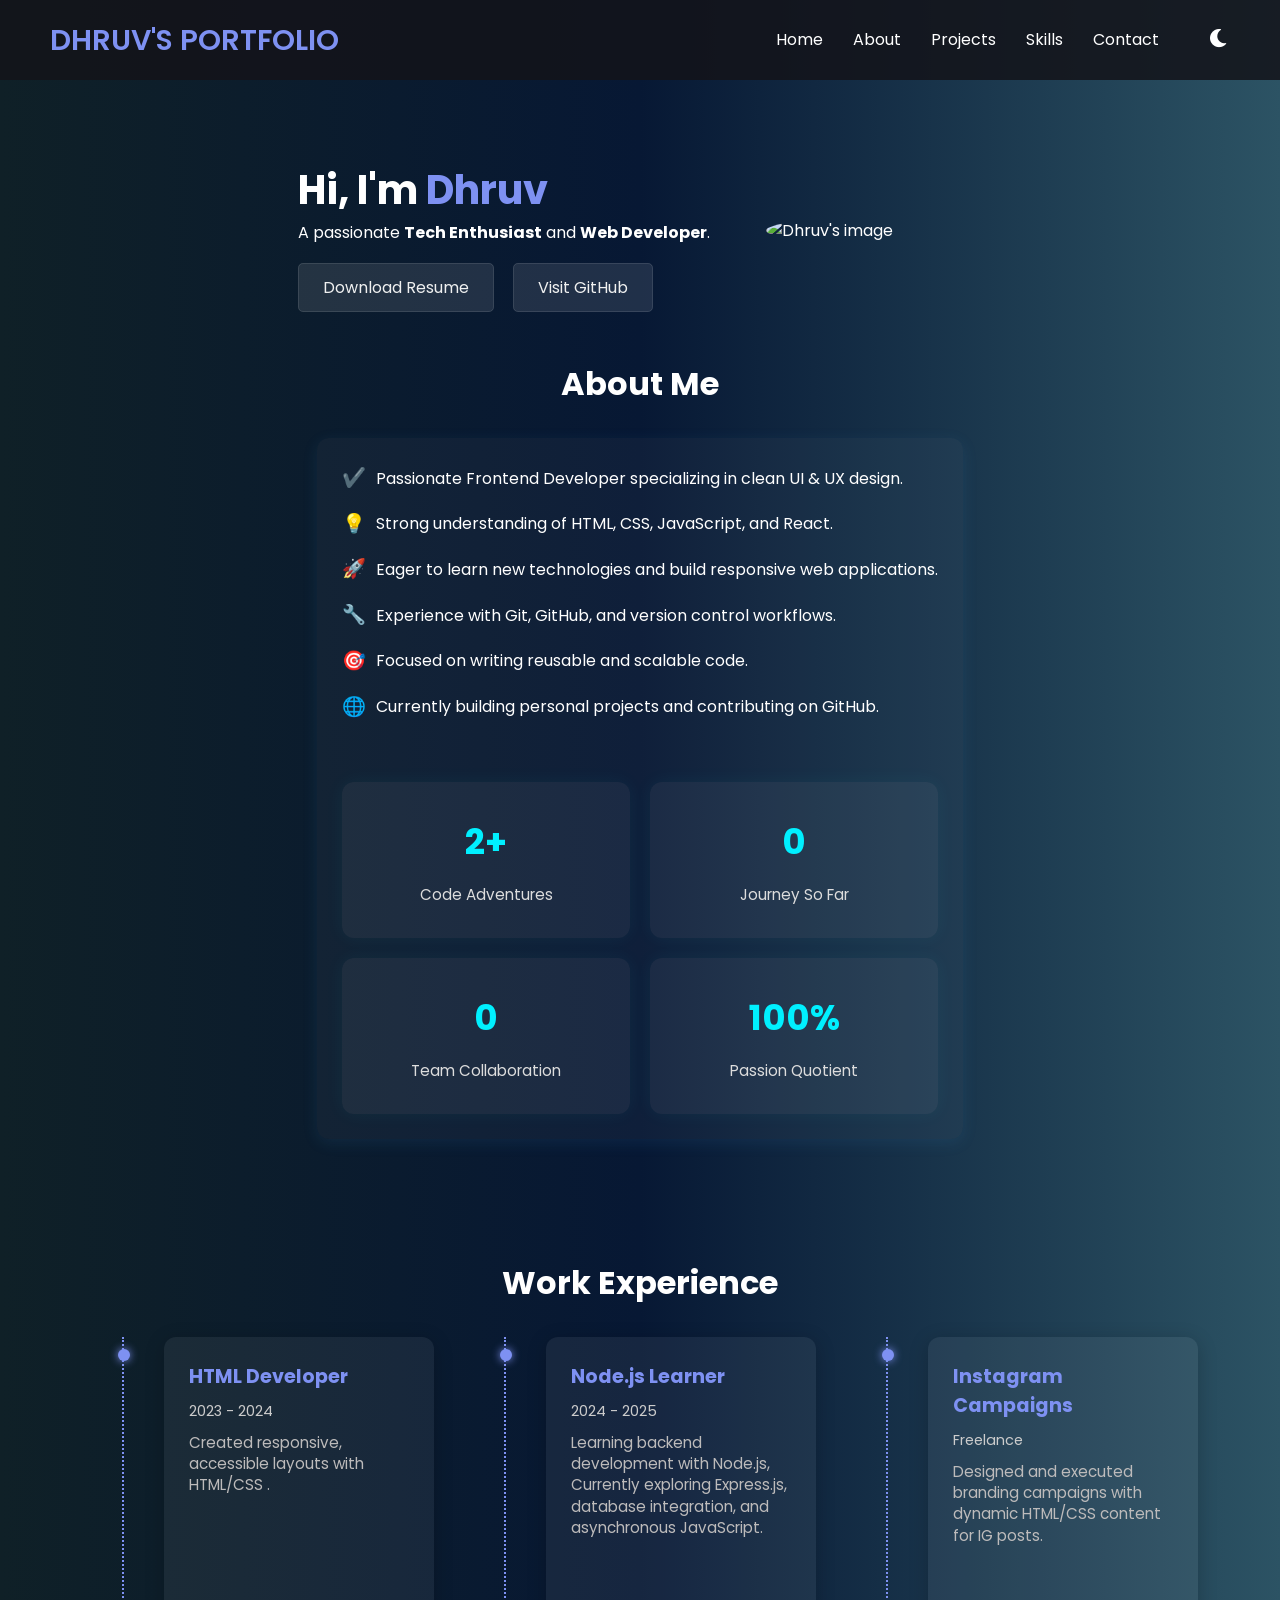
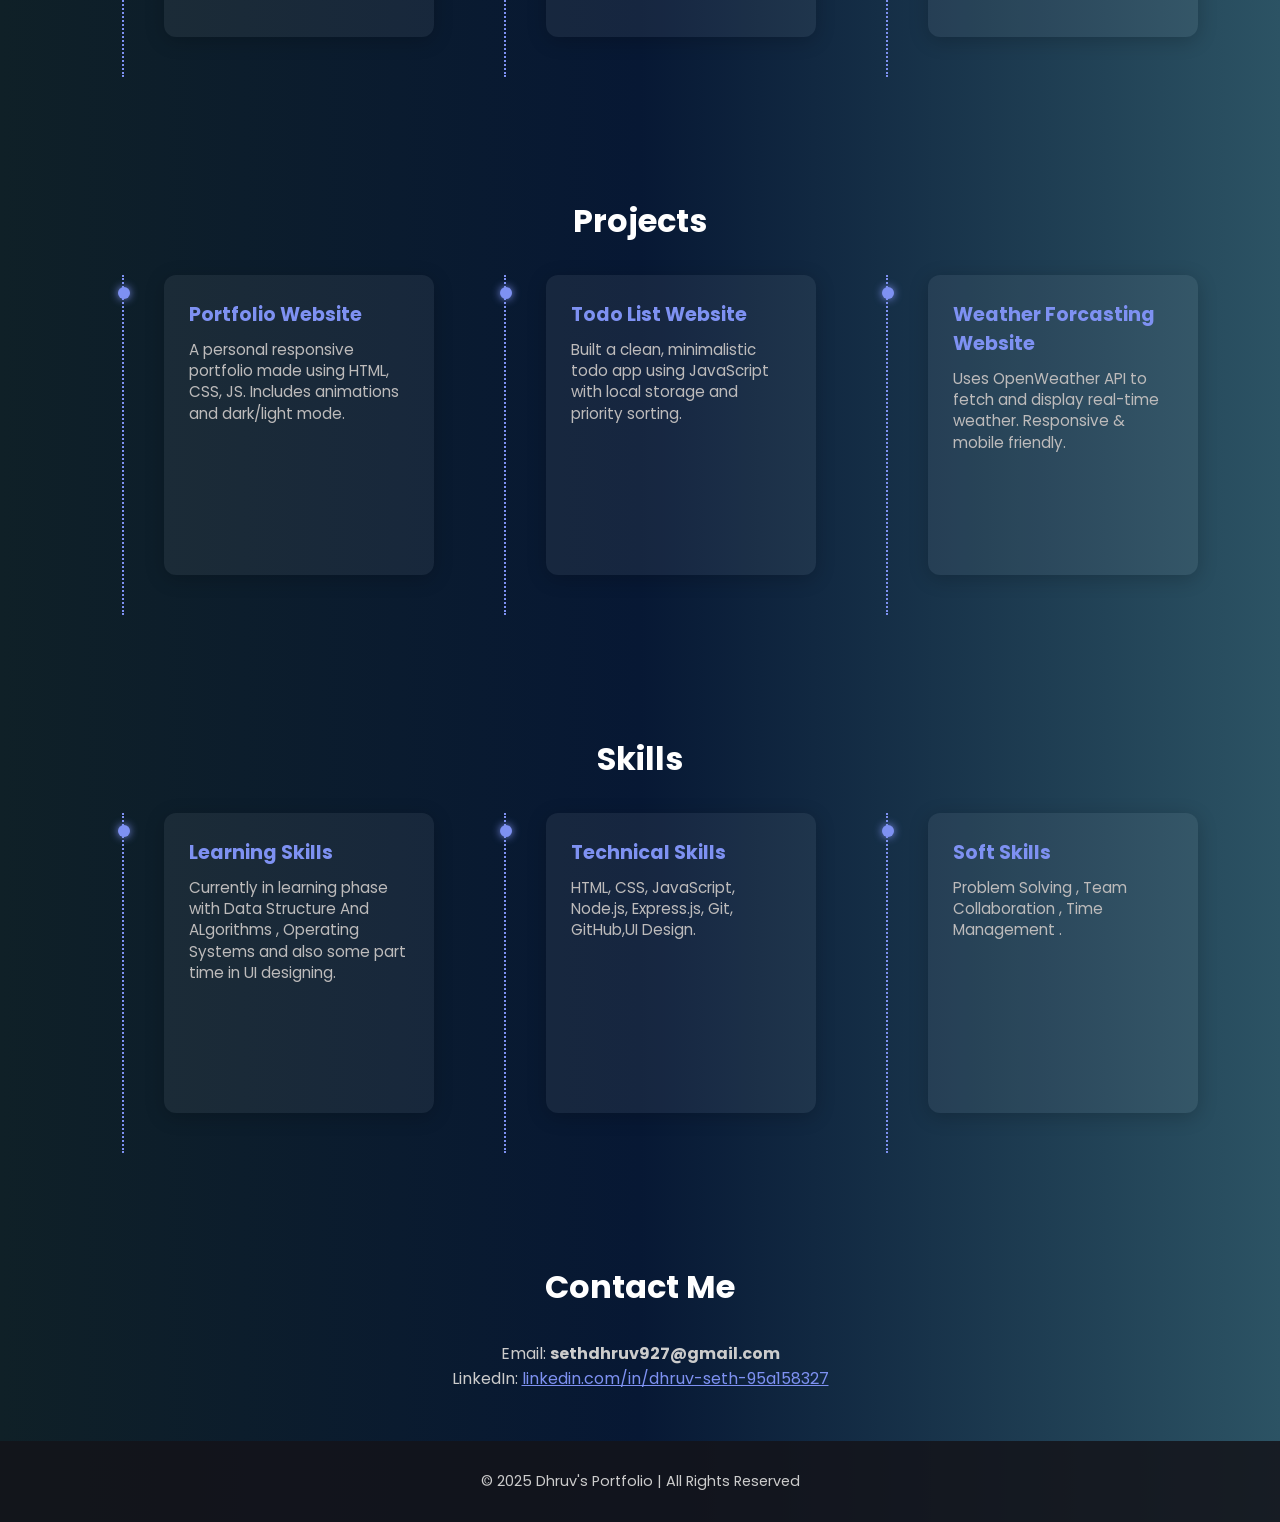
==== commit ed56b320: "Update (Level1)Task1-Portfolio.html" ====
--- a/(Level1)Task1-Portfolio.html
+++ b/(Level1)Task1-Portfolio.html
@@ -1,897 +1,6 @@
-<!-- <!DOCTYPE html>
+<!DOCTYPE html>
 <html lang="en">
-<head>
-    <meta charset="UTF-8">
-    <meta name="viewport" content="width=device-width, initial-scale=1.0">
-    <title>DHRUV'S PORTFOLIO</title>
-    <link rel="preconnect" href="https://fonts.googleapis.com">
-<link rel="preconnect" href="https://fonts.gstatic.com" crossorigin>
-<link href="https://fonts.googleapis.com/css2?family=Poppins:ital,wght@0,100;0,200;0,300;0,400;0,500;0,600;0,700;0,800;0,900;1,100;1,200;1,300;1,400;1,500;1,600;1,700;1,800;1,900&display=swap" rel="stylesheet">
-<style>
-    *{
-        margin: 0;
-        padding: 0;
-    }
-    body{
-        background-color: rgb(6, 6, 52);
-        color: white;
-        font-family: "Poppins", sans-serif;
-    }
-    nav{
-        display: flex;
-        justify-content: space-around;
-        align-items: center;
-        height: 100px;
-        background-color: rgb(22, 22, 105);
-    }
-    nav ul{
-        display: flex;
-        justify-content: center;
-    }
-    nav ul li{
-        list-style: none;
-        margin: 25px;
-    }
-    .left{
-        font-size: 1.7rem;
-        font-weight: 550;
-    }
-    .firstsection{
-        display: flex;
-        justify-content: space-around;
-        margin: 25px 0;
-    }
-    .firstsection div{
-        width: 30%;
-    }
-    .leftsection{
-        background-color: rgb(20, 123, 68);
-    }
-    .rightsection{
-        background-color:rgb(20, 123, 68); ;
-    }
-    </style>
-</head>
-<body>
-    <img src="backg.jpg" alt="" style="width: 100%; height: auto;">
-    <header>
-        <nav>
-            <div class="left">DHRUV'S PORTFOLIO</div>
-            <div class="right">
-                <ul>
-                    <li>Home</li>
-                    <li>About</li>
-                    <li>Projects</li>
-                    <li>Contact Me </li>
-                </ul>
-            </div>
-        </nav>
-    </header>
-    <main>
-        <section class="firstsection">
-            <div class="leftsection">
-                Hi , My name is Dhruv
-                <div>I am a Tech Enthuasist and a web developer</div>
-            </div>
-            <div class="rightsection">
-                right
-            </div>
-        </section>
-    </main>
-    <!--  -->
-<!-- <!DOCTYPE html>
-<html lang="en">
-<head>
-    <meta charset="UTF-8">
-    <meta name="viewport" content="width=device-width, initial-scale=1.0">
-    <title>DHRUV'S PORTFOLIO</title>
-    <link rel="preconnect" href="https://fonts.googleapis.com">
-    <link rel="preconnect" href="https://fonts.gstatic.com" crossorigin>
-    <link href="https://fonts.googleapis.com/css2?family=Poppins:wght@300;400;600&display=swap" rel="stylesheet">
-    <style>
-        * {
-            margin: 0;
-            padding: 0;
-            box-sizing: border-box;
-        }
-        body {
-            font-family: "Poppins", sans-serif;
-            background: url('backg.jpg') no-repeat center center fixed; /* Image background */
-            background-size: cover; /* Ensures the image covers the entire background */
-            color: white;
-        }
-        nav {
-            display: flex;
-            justify-content: space-around;
-            align-items: center;
-            height: 100px;
-            background-color: rgba(19, 19, 25, 0.8); /* Transparent background */
-        }
-        nav ul {
-            display: flex;
-            justify-content: center;
-        }
-        nav ul li {
-            list-style: none;
-            margin: 25px;
-        }
-        nav ul li a {
-            text-decoration: none;
-            color: white;
-        }
-        nav ul li a:hover{
-            text-decoration: none;
-            font-size: 1.05rem;
-            color: rgb(248, 199, 76);
-        }
-        .left {
-            font-size: 1.7rem;
-            font-weight: 550;
-        }
-        .firstsection {
-            display: flex;
-            justify-content: space-around;
-            margin: 130px 0;
-            align-items: center;
-        }
-        .firstsection > div {
-            width: 30%;
-        }
-        .leftsection{
-            color: white;
-            font-size: 2.5rem;
-        }
-        .leftsection .buttons{
-            padding: 53px 0;
-        }
-        .leftsection .btn{
-            padding: 12px;
-            background-color:rgba(19, 19, 25, 0.8) ;
-            color: white;
-            border: 2px solid white;
-            border-radius: 6px;
-            cursor: pointer;
-            font-size: 20px;
-        }
-        .rightsection img{
-            width: 80%;
-        }
-        .golden{
-            color: rgb(245, 191, 54);
-        }
-        #element{
-            color: rgb(245, 191, 54);
-        }
-        .secondsection{
-            max-width: 80vw;
-            margin: auto;
-            height: 90vh;
-        }
-        main hr{
-        border: 0;
-        background: rgb(245, 191, 54);
-        height: 1.2px;
-        margin: 65px 84px;
-        }
-        .secondsection h1{
-            font-size: 1.7rem;
-        }
-        .text-white{
-            color: white;
-        }
-        .secondsection .box{
-            background: white;
-            width: 76vw;
-            height: 2px;
-            margin: 50px 0;
-            display: flex;
-        }
-        .secondsection .vertical{
-        height: 99px;
-        width: 1px;
-        background-color: white;
-        margin: 0px 140px;
-    }
-    .image-top{
-        width: 23px;
-        position: relative;
-        top: -32px;
-        left: -9px;
-    }
-        .vertical-title{
-        position: relative;
-        top: 85px;
-        width: 188px;
-        font-size: 11px;
-        }
-        .vertical-desc{
-        position: relative;
-        top: 86px;
-        width: 150px;
-        color: whitesmoke;
-        font-size: 9px;
-        }
-        footer{
-        color: rgb(247, 243, 243);
-        background-color: rgba(19, 19, 25, 0.8);
-        font-size: 12px;
-    }
-    .footer{
-        padding: 23px 122px;
-        display: flex;
-        justify-content: space-evenly;
-        }
-        .footer ul{
-            list-style: none;
-        }
-        .footer > div{
-            width: 121px;
-        }
-        footer .footer-rights{
-        text-align: center;
-        color: whitesmoke;
-        padding: 12px 0;
-        }
-        </style>
-</head>
-<body>
-    <header>
-        <nav>
-            <div class="left">DHRUV'S PORTFOLIO</div>
-            <div class="right">
-                <ul>
-                    <li><a href="/">Home</a></li>
-                    <li><a href="/">About</a></li>
-                    <li><a href="/">Projects</a></li>
-                    <li><a href="/">Contact Me</a></li>
-                </ul>
-            </div>
-        </nav>
-    </header>
-    <main>
-        <section class="firstsection">
-            <div class="leftsection">
-                Hi, my name is <span class="golden">Dhruv</span> 
-                <div>I am a Tech Enthusiast and a Web Developer.</div>
-                <span id="element"></span>
-                <div class="buttons">
-                    <button class="btn">Downlod Resume</button>
-                    <button class="btn">Visit Github</button>
-                </div>
-            </div>
-            <div class="rightsection">
-                <img src="image.png" alt="">
-            </div>
-        </section>
-        <hr>
-        <section class="secondsection">
-            <span class="text-white">What I Have Done So Far</span>
-        <h1>Work Experience</h1>
-
-        <div class="box">
-        <div class="vertical">
-            <img class="image-top" src="nodejs.png" alt="">
-            <div class="vertical-title">
-                NODE.JS-Developer(2024-2026)
-            </div>
-                <div class="vertical-desc">
-                    Lorem ipsum dolor sit, amet consectetur adipisicing elit. Esse temporibus aut impedit cupiditate!
-            </div>
-        </div>
-        <div class="vertical">
-            <img class="image-top" src="html-5.png" alt="">
-            <div class="vertical-title">
-                HTML-Developer(2026-2028)
-            </div>
-                <div class="vertical-desc">
-                    Lorem ipsum dolor sit, amet consectetur adipisicing elit. Esse temporibus aut impedit cupiditate!
-            </div>
-        </div>
-        <div class="vertical">
-            <img class="image-top" src="instaimg.png" alt="">
-            <div class="vertical-title">
-                HTML-Developer(2024-2026)
-            </div>
-                <div class="vertical-desc">
-                    Lorem ipsum dolor sit, amet consectetur adipisicing elit. Esse temporibus aut impedit cupiditate!
-            </div>
-        </div>
-        <div class="vertical">
-            <img class="image-top" src="twitt.png" alt="">
-            <div class="vertical-title">
-                HTML-Developer(2024-2026)
-            </div>
-                <div class="vertical-desc">
-                    Lorem ipsum dolor sit, amet consectetur adipisicing elit. Esse temporibus aut impedit cupiditate!
-            </div>
-        </div>
-        </div>
-        </section>
-    </main>
-    <footer>
-        <div class="footer">
-            <div class="Footer-first">
-                <h3>DHRUV'S PORTFOLIO</h3>
-            </div>
-            <div class="Footer-second">
-                <ul>
-                    <li>Home</li>
-                    <li>About</li>
-                    <li>Services</li>
-                    <li>Contact</li>
-                </ul>
-            </div>
-            <div class="Footer-third">
-                <ul>
-                    <li>Home</li>
-                    <li>About</li>
-                    <li>Services</li>
-                    <li>Contact</li>
-                </ul>
-            </div>
-            <div class="Footer-fourth">
-                <ul>
-                    <li>Home</li>
-                    <li>About</li>
-                    <li>Services</li>
-                    <li>Contact</li>
-                </ul>
-            </div>
-        </div>
-        <div class="footer-rights">
-            Copyright &#169; dhruvsportfolio.com | All Rights Reserved
-        </div>
-    </footer>
-    <script src="https://unpkg.com/typed.js@2.1.0/dist/typed.umd.js"></script>
-    <script>
-        var typed = new Typed('#element', {
-          strings: ['Web Developer', 'Problem Solver','Web Designer'],
-          typeSpeed: 50,
-        });
-      </script>
-</body>
-</html> -->
-<!-- <!DOCTYPE html>
-<html lang="en">
-<head>
-    <meta charset="UTF-8">
-    <meta name="viewport" content="width=device-width, initial-scale=1.0">
-    <title>DHRUV'S PORTFOLIO</title>
-    <link rel="preconnect" href="https://fonts.googleapis.com">
-    <link rel="preconnect" href="https://fonts.gstatic.com" crossorigin>
-    <link href="https://fonts.googleapis.com/css2?family=Poppins:wght@300;400;600&display=swap" rel="stylesheet">
-    <style>
-        * {
-            margin: 0;
-            padding: 0;
-            box-sizing: border-box;
-        }
-        body {
-            font-family: "Poppins", sans-serif;
-            background: url('backg.jpg') no-repeat center center fixed;
-            background-size: cover;
-            color: white;
-        }
-        nav {
-            display: flex;
-            justify-content: space-around;
-            align-items: center;
-            height: 100px;
-            background-color: rgba(19, 19, 25, 0.8);
-        }
-        nav ul {
-            display: flex;
-            justify-content: center;
-        }
-        nav ul li {
-            list-style: none;
-            margin: 25px;
-        }
-        nav ul li a {
-            text-decoration: none;
-            color: white;
-        }
-        nav ul li a:hover {
-            font-size: 1.05rem;
-            color: rgb(248, 199, 76);
-        }
-        .left {
-            font-size: 1.7rem;
-            font-weight: 550;
-        }
-        .firstsection {
-            display: flex;
-            justify-content: space-around;
-            margin: 130px 0;
-            align-items: center;
-        }
-        .firstsection > div {
-            width: 30%;
-        }
-        .leftsection {
-            color: white;
-            font-size: 2.5rem;
-        }
-        .leftsection .buttons {
-            padding: 53px 0;
-        }
-        .leftsection .btn {
-            padding: 12px;
-            background-color: rgba(19, 19, 25, 0.8);
-            color: white;
-            border: 2px solid white;
-            border-radius: 6px;
-            cursor: pointer;
-            font-size: 20px;
-            margin-right: 10px;
-        }
-        .rightsection img {
-            width: 80%;
-        }
-        .golden {
-            color: rgb(245, 191, 54);
-        }
-        #element {
-            color: rgb(245, 191, 54);
-        }
-        .secondsection {
-            max-width: 80vw;
-            margin: auto;
-            height: 90vh;
-        }
-        main hr {
-            border: 0;
-            background: rgb(245, 191, 54);
-            height: 1.2px;
-            margin: 65px 84px;
-        }
-        .secondsection h1 {
-            font-size: 1.7rem;
-        }
-        .text-white {
-            color: white;
-        }
-        .secondsection .box {
-            background: white;
-            width: 76vw;
-            height: 2px;
-            margin: 50px 0;
-            display: flex;
-        }
-        .secondsection .vertical {
-            height: 99px;
-            width: 1px;
-            background-color: white;
-            margin: 0px 140px;
-        }
-        .image-top {
-            width: 23px;
-            position: relative;
-            top: -32px;
-            left: -9px;
-        }
-        .vertical-title {
-            position: relative;
-            top: 85px;
-            width: 188px;
-            font-size: 11px;
-        }
-        .vertical-desc {
-            position: relative;
-            top: 86px;
-            width: 150px;
-            color: whitesmoke;
-            font-size: 9px;
-        }
-        footer {
-            color: rgb(247, 243, 243);
-            background-color: rgba(19, 19, 25, 0.8);
-            font-size: 12px;
-        }
-        .footer {
-            padding: 23px 122px;
-            display: flex;
-            justify-content: space-evenly;
-        }
-        .footer ul {
-            list-style: none;
-        }
-        .footer > div {
-            width: 121px;
-        }
-        footer .footer-rights {
-            text-align: center;
-            color: whitesmoke;
-            padding: 12px 0;
-        }
-
-        /* Responsive Design */
-        @media screen and (max-width: 768px) {
-            nav {
-                flex-direction: column;
-                height: auto;
-                padding: 20px 0;
-            }
-            nav ul {
-                flex-direction: column;
-                align-items: center;
-            }
-            nav ul li {
-                margin: 10px 0;
-            }
-            .firstsection {
-                flex-direction: column-reverse;
-                text-align: center;
-                margin: 60px 20px;
-            }
-            .firstsection > div {
-                width: 100%;
-            }
-            .leftsection {
-                font-size: 1.8rem;
-            }
-            .leftsection .buttons {
-                display: flex;
-                flex-direction: column;
-                align-items: center;
-                gap: 15px;
-            }
-            .leftsection .btn {
-                width: 70%;
-                font-size: 1rem;
-            }
-            .rightsection img {
-                width: 100%;
-                max-width: 300px;
-                margin-bottom: 30px;
-            }
-            .secondsection .box {
-                flex-direction: column;
-                align-items: center;
-                height: auto;
-            }
-            .secondsection .vertical {
-                margin: 40px 0;
-            }
-            .vertical-title,
-            .vertical-desc {
-                text-align: center;
-                width: 100%;
-                top: 10px;
-                position: relative;
-            }
-            .footer {
-                flex-direction: column;
-                align-items: center;
-                gap: 20px;
-                padding: 20px;
-            }
-            .footer > div {
-                width: 100%;
-                text-align: center;
-            }
-            .footer-rights {
-                font-size: 10px;
-            }
-        }
-    </style>
-</head>
-<body>
-    <header>
-        <nav>
-            <div class="left">DHRUV'S PORTFOLIO</div>
-            <div class="right">
-                <ul>
-                    <li><a href="/">Home</a></li>
-                    <li><a href="/">About</a></li>
-                    <li><a href="/">Projects</a></li>
-                    <li><a href="/">Contact Me</a></li>
-                </ul>
-            </div>
-        </nav>
-    </header>
-    <main>
-        <section class="firstsection">
-            <div class="leftsection">
-                Hi, my name is <span class="golden">Dhruv</span> 
-                <div>I am a Tech Enthusiast and a Web Developer.</div>
-                <span id="element"></span>
-                <div class="buttons">
-                    <a href="resume.pdf" class="btn" download>Download Resume</a>
-                    <a href="https://github.com/12345SETH" target="_blank" class="btn">Visit GitHub</a>
-                </div>
-            </div>
-            <div class="rightsection">
-                <img src="image.png" alt="">
-            </div>
-        </section>
-        <hr>
-        <section class="secondsection">
-            <span class="text-white">What I Have Done So Far</span>
-            <h1>Work Experience</h1>
-            <div class="box">
-                <div class="vertical">
-                    <img class="image-top" src="nodejs.png" alt="">
-                    <div class="vertical-title">NODE.JS-Developer(2024-2026)</div>
-                    <div class="vertical-desc">Lorem ipsum dolor sit, amet consectetur adipisicing elit.</div>
-                </div>
-                <div class="vertical">
-                    <img class="image-top" src="html-5.png" alt="">
-                    <div class="vertical-title">HTML-Developer(2026-2028)</div>
-                    <div class="vertical-desc">Lorem ipsum dolor sit, amet consectetur adipisicing elit.</div>
-                </div>
-                <div class="vertical">
-                    <img class="image-top" src="instaimg.png" alt="">
-                    <div class="vertical-title">HTML-Developer(2024-2026)</div>
-                    <div class="vertical-desc">Lorem ipsum dolor sit, amet consectetur adipisicing elit.</div>
-                </div>
-                <div class="vertical">
-                    <img class="image-top" src="twitt.png" alt="">
-                    <div class="vertical-title">HTML-Developer(2024-2026)</div>
-                    <div class="vertical-desc">Lorem ipsum dolor sit, amet consectetur adipisicing elit.</div>
-                </div>
-            </div>
-        </section>
-    </main>
-    <footer>
-        <div class="footer">
-            <div class="Footer-first">
-                <h3>DHRUV'S PORTFOLIO</h3>
-            </div>
-            <div class="Footer-second">
-                <ul>
-                    <li>Home</li>
-                    <li>About</li>
-                    <li>Services</li>
-                    <li>Contact</li>
-                </ul>
-            </div>
-            <div class="Footer-third">
-                <ul>
-                    <li>Home</li>
-                    <li>About</li>
-                    <li>Services</li>
-                    <li>Contact</li>
-                </ul>
-            </div>
-            <div class="Footer-fourth">
-                <ul>
-                    <li>Home</li>
-                    <li>About</li>
-                    <li>Services</li>
-                    <li>Contact</li>
-                </ul>
-            </div>
-        </div>
-        <div class="footer-rights">
-            Copyright &#169; dhruvsportfolio.com | All Rights Reserved
-        </div>
-    </footer>
-    <script src="https://unpkg.com/typed.js@2.1.0/dist/typed.umd.js"></script>
-    <script>
-        var typed = new Typed('#element', {
-            strings: ['Web Developer', 'Problem Solver', 'Web Designer'],
-            typeSpeed: 50,
-        });
-    </script>
-</body>
-</html> -->
-<!-- <!DOCTYPE html>
-<html lang="en">
-<head>
-  <meta charset="UTF-8" />
-  <meta name="viewport" content="width=device-width, initial-scale=1.0" />
-  <title>Dhruv's Portfolio</title>
-  <link rel="preconnect" href="https://fonts.googleapis.com" />
-  <link rel="preconnect" href="https://fonts.gstatic.com" crossorigin />
-  <link href="https://fonts.googleapis.com/css2?family=Poppins:wght@300;400;600&display=swap" rel="stylesheet" />
-  <link rel="stylesheet" href="https://cdnjs.cloudflare.com/ajax/libs/font-awesome/6.0.0-beta3/css/all.min.css" />
-  <style>
-    * {
-      margin: 0;
-      padding: 0;
-      box-sizing: border-box;
-    }
-    body {
-      font-family: 'Poppins', sans-serif;
-      background: linear-gradient(to right, #0f2027, #203a43, #2c5364);
-      color: white;
-      overflow-x: hidden;
-    }
-    nav {
-      display: flex;
-      justify-content: space-between;
-      align-items: center;
-      padding: 0 50px;
-      height: 80px;
-      background-color: rgba(19, 19, 25, 0.85);
-    }
-    nav ul {
-      display: flex;
-      list-style: none;
-    }
-    nav ul li {
-      margin-left: 30px;
-    }
-    nav ul li a {
-      color: white;
-      text-decoration: none;
-      transition: color 0.3s;
-    }
-    nav ul li a:hover {
-      color: rgb(248, 199, 76);
-    }
-    .logo {
-      font-size: 1.8rem;
-      font-weight: 600;
-      color: rgb(248, 199, 76);
-    }
-    .firstsection {
-      display: flex;
-      flex-wrap: wrap;
-      justify-content: center;
-      align-items: center;
-      padding: 80px 20px;
-      gap: 50px;
-    }
-    .leftsection {
-      max-width: 600px;
-    }
-    .leftsection h1 {
-      font-size: 2.5rem;
-    }
-    .highlight {
-      color: rgb(248, 199, 76);
-    }
-    .buttons {
-      margin-top: 30px;
-    }
-    .btn {
-      padding: 12px 24px;
-      background: rgba(255, 255, 255, 0.1);
-      color: white;
-      border: 1.5px solid white;
-      border-radius: 5px;
-      font-size: 1rem;
-      cursor: pointer;
-      margin-right: 15px;
-      transition: all 0.3s ease;
-    }
-    .btn:hover {
-      background-color: rgb(248, 199, 76);
-      color: black;
-      border-color: rgb(248, 199, 76);
-    }
-    .rightsection img {
-      width: 300px;
-      border-radius: 15px;
-      box-shadow: 0px 0px 20px rgba(255,255,255,0.2);
-    }
-    .secondsection {
-      max-width: 1200px;
-      margin: 60px auto;
-      padding: 20px;
-      text-align: center;
-    }
-    .secondsection h2 {
-      font-size: 2rem;
-      margin-bottom: 30px;
-    }
-    .timeline {
-      display: flex;
-      flex-wrap: wrap;
-      justify-content: center;
-      gap: 40px;
-    }
-    .experience-box {
-      background: rgba(255, 255, 255, 0.05);
-      padding: 20px;
-      border-radius: 12px;
-      width: 250px;
-      border-left: 4px solid rgb(248, 199, 76);
-      box-shadow: 0px 0px 10px rgba(255,255,255,0.05);
-    }
-    .experience-box h3 {
-      font-size: 1.2rem;
-      color: rgb(248, 199, 76);
-    }
-    .experience-box p {
-      font-size: 0.9rem;
-      color: #e0e0e0;
-    }
-    footer {
-      background: rgba(19, 19, 25, 0.85);
-      padding: 30px 20px;
-      text-align: center;
-      color: #ccc;
-      font-size: 0.9rem;
-    }
-    @media (max-width: 768px) {
-      .firstsection {
-        flex-direction: column-reverse;
-      }
-      nav {
-        flex-direction: column;
-        height: auto;
-        padding: 20px;
-      }
-      nav ul {
-        flex-direction: column;
-        align-items: center;
-      }
-      nav ul li {
-        margin: 10px 0;
-      }
-    }
-  </style>
-</head>
-<body>
-  <header>
-    <nav>
-      <div class="logo">DHRUV'S PORTFOLIO</div>
-      <ul>
-        <li><a href="#">Home</a></li>
-        <li><a href="#">About</a></li>
-        <li><a href="#">Projects</a></li>
-        <li><a href="#">Contact</a></li>
-      </ul>
-    </nav>
-  </header>
-  <main>
-    <section class="firstsection">
-      <div class="leftsection">
-        <h1>Hi, I'm <span class="highlight">Dhruv</span></h1>
-        <h2 class="highlight" id="element"></h2>
-        <p>A passionate <strong>Tech Enthusiast</strong> and <strong>Web Developer</strong>.</p>
-        <div class="buttons">
-          <button class="btn">Download Resume</button>
-          <button class="btn">Visit GitHub</button>
-        </div>
-      </div>
-      <div class="rightsection">
-        <img src="image.png" alt="Dhruv's image" />
-      </div>
-    </section>
-
-    <section class="secondsection">
-      <h2>Work Experience</h2>
-      <div class="timeline">
-        <div class="experience-box">
-          <h3>Node.js Developer (2024-2026)</h3>
-          <p>Built scalable backend services using Express and Node.js for multiple startups.</p>
-        </div>
-        <div class="experience-box">
-          <h3>HTML Developer (2026-2028)</h3>
-          <p>Designed and implemented responsive web layouts using HTML5 and CSS3.</p>
-        </div>
-        <div class="experience-box">
-          <h3>Instagram Campaigns</h3>
-          <p>Managed social campaigns with custom HTML/CSS elements for promotions.</p>
-        </div>
-        <div class="experience-box">
-          <h3>Twitter Developer Tools</h3>
-          <p>Worked with Twitter APIs to automate and enhance user engagement data.</p>
-        </div>
-      </div>
-    </section>
-  </main>
-  <footer>
-    <p>&copy; 2025 Dhruv's Portfolio | All Rights Reserved</p>
-  </footer>
-  <script src="https://unpkg.com/typed.js@2.1.0/dist/typed.umd.js"></script>
-  <script>
-    var typed = new Typed("#element", {
-      strings: ["Web Developer", "Problem Solver", "Web Designer"],
-      typeSpeed: 60,
-      backSpeed: 30,
-      loop: true,
-    });
-  </script>
-</body>
-</html> -->
-
-<!-- <!DOCTYPE html>
-<html lang="en">
+
 <head>
   <meta charset="UTF-8" />
   <meta name="viewport" content="width=device-width, initial-scale=1.0" />
@@ -905,7 +14,7 @@
       --bg-mid: #071834;
       --bg-light: #ffffff;
       --text-dark: #ffffff;
-      --text-light: #787676;
+      --text-light: #0e0c0c;
     }
 
     * {
@@ -913,10 +22,9 @@
       padding: 0;
       box-sizing: border-box;
     }
-
-    html {
-      scroll-behavior: smooth;
-    }
+  html {
+  scroll-behavior: smooth;
+  }
 
     body {
       font-family: 'Poppins', sans-serif;
@@ -973,330 +81,6 @@
       margin-left: 20px;
     }
 
-    .firstsection {
-      display: flex;
-      flex-wrap: wrap;
-      justify-content: center;
-      align-items: center;
-      padding: 80px 20px;
-      gap: 50px;
-    }
-
-    .leftsection {
-      max-width: 600px;
-    }
-
-    .leftsection h1 {
-      font-size: 2.5rem;
-    }
-
-    .highlight {
-      color: var(--primary);
-    }
-
-    .buttons {
-      margin-top: 30px;
-    }
-
-    .btn {
-      padding: 12px 24px;
-      background: rgba(255, 255, 255, 0.1);
-      color: white;
-      border: 1.5px solid white;
-      border-radius: 5px;
-      font-size: 1rem;
-      cursor: pointer;
-      margin-right: 15px;
-      transition: all 0.3s ease;
-    }
-
-    .btn:hover {
-      background-color: var(--primary);
-      color: black;
-      border-color: var(--primary);
-    }
-
-    .rightsection img {
-      width: 300px;
-      border-radius: 15px;
-      box-shadow: 0px 0px 20px rgba(255,255,255,0.2);
-    }
-
-    .secondsection {
-      max-width: 1200px;
-      margin: 60px auto;
-      padding: 20px;
-      text-align: center;
-    }
-
-    .secondsection h2 {
-      font-size: 2rem;
-      margin-bottom: 30px;
-    }
-
-    .timeline {
-      display: flex;
-      flex-wrap: wrap;
-      justify-content: center;
-      gap: 40px;
-    }
-
-    .experience-box {
-      background: rgba(255, 255, 255, 0.05);
-      padding: 20px;
-      border-radius: 12px;
-      width: 250px;
-      border-left: 4px solid var(--primary);
-      box-shadow: 0px 0px 10px rgba(8, 46, 99, 0.05);
-    }
-
-    .experience-box h3 {
-      font-size: 1.2rem;
-      color: var(--primary);
-    }
-
-    .experience-box p {
-      font-size: 0.9rem;
-      color: #e0e0e0;
-    }
-
-    .contact-section {
-      text-align: center;
-      padding: 50px 20px;
-    }
-
-    .contact-section h2 {
-      font-size: 2rem;
-      margin-bottom: 30px;
-    }
-
-    .contact-form form {
-      max-width: 600px;
-      margin: 0 auto;
-      text-align: left;
-      background: rgba(255, 255, 255, 0.05);
-      padding: 30px;
-      border-radius: 12px;
-      box-shadow: 0px 0px 10px rgba(255,255,255,0.1);
-    }
-
-    .contact-form input,
-    .contact-form textarea {
-      width: 100%;
-      padding: 12px;
-      margin-bottom: 15px;
-      border: 1px solid #ccc;
-      border-radius: 6px;
-      font-size: 1rem;
-      background-color: #f8f8f8;
-    }
-
-    .contact-form input:focus,
-    .contact-form textarea:focus {
-      outline: none;
-      border-color: var(--primary);
-      box-shadow: 0 0 5px rgba(126, 145, 242, 0.5);
-    }
-
-    .contact-form button {
-      background: var(--primary);
-      border: none;
-      color: white;
-      padding: 12px 24px;
-      border-radius: 6px;
-      cursor: pointer;
-      font-size: 1rem;
-      transition: background 0.3s ease;
-    }
-
-    .contact-form button:hover {
-      background: #657be2;
-    }
-
-    footer {
-      background: rgba(19, 19, 25, 0.85);
-      padding: 30px 20px;
-      text-align: center;
-      color: #ccc;
-      font-size: 0.9rem;
-    }
-
-    @media (max-width: 768px) {
-      .firstsection {
-        flex-direction: column-reverse;
-      }
-      nav {
-        flex-direction: column;
-        height: auto;
-        padding: 20px;
-      }
-      nav ul {
-        flex-direction: column;
-        align-items: center;
-      }
-      nav ul li {
-        margin: 10px 0;
-      }
-    }
-  </style>
-</head>
-<body>
-  <header>
-    <nav>
-      <div class="logo">DHRUV'S PORTFOLIO</div>
-      <ul>
-        <li><a href="#">Home</a></li>
-        <li><a href="#about">About</a></li>
-        <li><a href="#projects">Projects</a></li>
-        <li><a href="#contact">Contact</a></li>
-        <li><button class="toggle-mode" id="modeToggle"><i class="fas fa-moon"></i></button></li>
-      </ul>
-    </nav>
-  </header>
-
-  <main>
-    <section class="firstsection">
-      <div class="leftsection">
-        <h1>Hi, I'm <span class="highlight">Dhruv</span></h1>
-        <h2 class="highlight" id="element"></h2>
-        <p>A passionate <strong>Tech Enthusiast</strong> and <strong>Web Developer</strong>.</p>
-        <div class="buttons">
-          <button class="btn">Download Resume</button>
-          <button class="btn">Visit GitHub</button>
-        </div>
-      </div>
-      <div class="rightsection">
-        <img src="image.png" alt="Dhruv's image" />
-      </div>
-    </section>
-
-    <section class="secondsection" id="about">
-      <h2>Work Experience</h2>
-      <div class="timeline">
-        <div class="experience-box">
-          <h3>Node.js Developer (2024-2026)</h3>
-          <p>Built scalable backend services using Express and Node.js for multiple startups.</p>
-        </div>
-        <div class="experience-box">
-          <h3>HTML Developer (2026-2028)</h3>
-          <p>Designed and implemented responsive web layouts using HTML5 and CSS3.</p>
-        </div>
-        <div class="experience-box">
-          <h3>Instagram Campaigns</h3>
-          <p>Managed social campaigns with custom HTML/CSS elements for promotions.</p>
-        </div>
-        <div class="experience-box">
-          <h3>Twitter Developer Tools</h3>
-          <p>Worked with Twitter APIs to automate and enhance user engagement data.</p>
-        </div>
-      </div>
-    </section>
-
-    <section class="contact-section" id="contact">
-      <h2>Contact Me</h2>
-      <div class="contact-form">
-        <form action="https://formspree.io/f/your_form_id" method="POST">
-          <input type="text" name="name" placeholder="Your Name" required />
-          <input type="email" name="email" placeholder="Your Email" required />
-          <textarea name="message" rows="5" placeholder="Your Message" required></textarea>
-          <button type="submit">Send Message</button>
-        </form>
-      </div>
-    </section>
-  </main>
-
-  <footer>
-    <p>&copy; 2025 Dhruv's Portfolio | All Rights Reserved</p>
-  </footer>
-
-  <script src="https://unpkg.com/typed.js@2.1.0/dist/typed.umd.js"></script>
-  <script>
-    var typed = new Typed("#element", {
-      strings: ["Web Developer", "Problem Solver", "Web Designer"],
-      typeSpeed: 60,
-      backSpeed: 30,
-      loop: true,
-    });
-
-    const modeToggle = document.getElementById("modeToggle");
-    const body = document.body;
-
-    modeToggle.addEventListener("click", () => {
-      body.classList.toggle("light-mode");
-      const icon = modeToggle.querySelector("i");
-      icon.classList.toggle("fa-moon");
-      icon.classList.toggle("fa-sun");
-    });
-  </script>
-</body>
-</html> -->
-
-<!-- <!DOCTYPE html>
-<html lang="en">
-<head>
-  <meta charset="UTF-8" />
-  <meta name="viewport" content="width=device-width, initial-scale=1.0"/>
-  <title>Dhruv's Portfolio</title>
-  <link href="https://fonts.googleapis.com/css2?family=Poppins:wght@300;400;600&display=swap" rel="stylesheet"/>
-  <link rel="stylesheet" href="https://cdnjs.cloudflare.com/ajax/libs/font-awesome/6.0.0-beta3/css/all.min.css"/>
-  <style>
-    :root {
-      --primary: #7e91f2;
-      --bg-dark: #0f2027;
-      --bg-mid: #071834;
-      --bg-light: #ffffff;
-      --text-dark: #ffffff;
-      --text-light: #0e0c0c;
-    }
-
-    * { margin: 0; padding: 0; box-sizing: border-box; }
-    body {
-      font-family: 'Poppins', sans-serif;
-      background: linear-gradient(to right, var(--bg-dark), var(--bg-mid), #2c5364);
-      color: var(--text-dark);
-      transition: all 0.3s ease;
-    }
-    body.light-mode {
-      background: var(--bg-light);
-      color: var(--text-light);
-    }
-
-    nav {
-      display: flex;
-      justify-content: space-between;
-      align-items: center;
-      padding: 0 50px;
-      height: 80px;
-      background-color: rgba(19, 19, 25, 0.85);
-    }
-    nav ul {
-      display: flex;
-      list-style: none;
-    }
-    nav ul li { margin-left: 30px; }
-    nav ul li a {
-      color: white;
-      text-decoration: none;
-      transition: color 0.3s;
-    }
-    nav ul li a:hover {
-      color: var(--primary);
-    }
-    .logo {
-      font-size: 1.8rem;
-      font-weight: 600;
-      color: var(--primary);
-    }
-
-    .toggle-mode {
-      cursor: pointer;
-      background: none;
-      border: none;
-      color: white;
-      font-size: 1.3rem;
-      margin-left: 20px;
-    }
-
     .section {
       padding: 60px 20px;
       max-width: 1200px;
@@ -1312,31 +96,145 @@
       padding-top: 80px;
     }
 
-    .leftsection h1 { font-size: 2.5rem; }
-    .highlight { color: var(--primary); }
+    .leftsection h1 {
+      font-size: 2.5rem;
+    }
+
+    .highlight {
+      color: var(--primary);
+    }
+
+.about-container {
+  display: flex;
+  /* flex-wrap: wrap; */
+  flex-direction: column;
+  gap: 40px;
+  align-items: center;
+  justify-content: space-between; 
+  
+}
+
+.about-text {
+  flex: 1 1 50%;
+  background-color: rgba(255, 255, 255, 0.03);
+  padding: 25px;
+  border-radius: 12px;
+  box-shadow: 0 4px 16px rgba(73, 165, 236, 0.1);
+  font-size: 1rem;
+  line-height: 1.7;
+}
+.about-list {
+  list-style: none;
+  padding: 0;
+  margin: 0;
+}
+.about-list li {
+  display: flex;
+  align-items: center;
+  margin-bottom: 15px;
+  font-size: 1rem;
+  line-height: 1.6;
+}
+.about-list .icon {
+  font-size: 1.2rem;
+  margin-right: 10px;
+  color: #60a5fa;
+}
+.about-stats {
+  margin-top: 60px;
+  flex: 1 1 45%;
+  display: grid;
+  grid-template-columns: repeat(2, 1fr);
+  gap: 20px;
+}
+.stat-card {
+  background-color: rgba(255, 255, 255, 0.05);
+  padding: 30px 20px;
+  border-radius: 12px;
+  text-align: center;
+  box-shadow: 0 0 20px rgba(0, 255, 255, 0.05);
+  transition: transform 0.3s ease, box-shadow 0.3s ease;
+}
+.stat-card h3 {
+  font-size: 2.2rem;
+  color: #00f0ff;
+  margin-bottom: 10px;
+}
+
+.stat-card p {
+  font-size: 0.95rem;
+  color: #ddd;
+}
+
+.stat-card:hover {
+  transform: translateY(-6px);
+  box-shadow: 0 8px 30px rgba(0, 255, 255, 0.2);
+}
+@keyframes fillBar {
+  from {
+    width: 0;
+  }
+}
+
     .buttons {
       margin-top: 30px;
     }
+
     .btn {
-      padding: 12px 24px;
-      background: rgba(255, 255, 255, 0.1);
-      color: white;
-      border: 1.5px solid white;
-      border-radius: 5px;
-      font-size: 1rem;
-      cursor: pointer;
-      margin-right: 15px;
-      transition: all 0.3s ease;
+  padding: 12px 24px;
+  background: rgba(255, 255, 255, 0.1);
+  color: rgb(239, 240, 240);
+  border: 1.5px solid rgba(255, 255, 255, 0.1);
+  border-radius: 5px;
+  font-size: 1rem;
+  cursor: pointer;
+  margin-right: 15px;
+  position: relative;
+  overflow: hidden;
+  transition: transform 0.3s ease, box-shadow 0.3s ease;
+    text-decoration: none;
+ 
+   transform: translateY(-8px); 
     }
     .btn:hover {
-      background-color: var(--primary);
-      color: black;
-      border-color: var(--primary);
-    }
-    .rightsection img {
-      width: 300px;
-      border-radius: 15px;
-      box-shadow: 0 0 20px rgba(255,255,255,0.2);
+     background-color: var(--primary);
+     color: black;
+     border-color: var(--primary);
+     transform: translateY(-8px);
+      box-shadow: 0 10px 30px rgba(126, 145, 242, 0.4);
+    }
+
+    .img-wrapper {
+      padding: 6px;
+      display: inline-block;
+      animation: float 3s ease-in-out infinite;
+    }
+    
+    .img-wrapper img {
+      width: 210px;
+      border-radius: 50%;
+      object-fit: cover;
+      transition: transform 0.3s ease, box-shadow 0.3s ease;
+      display: block;
+    }
+    .img-wrapper img:hover {
+  transform: translateY(-8px);
+  box-shadow: 0 8px 30px rgba(126, 145, 242, 0.6);
+}
+
+
+    @keyframes float {
+      0% {
+        transform: translateY(0px);
+      }
+
+      50% {
+        transform: translateY(-10px);
+      }
+
+      100% {
+        transform: translateY(0px);
+      }
     }
 
     h2.section-title {
@@ -1351,6 +249,7 @@
       justify-content: center;
       gap: 30px;
     }
+
     .card {
       background: rgba(255, 255, 255, 0.06);
       border-radius: 12px;
@@ -1358,10 +257,12 @@
       width: 270px;
       box-shadow: 0 4px 20px rgba(0, 0, 0, 0.2);
       transition: transform 0.3s ease, box-shadow 0.3s ease;
-    }
+       min-height: 300px;
+    }
+
     .card:hover {
       transform: translateY(-8px);
-      box-shadow: 0 8px 30px rgba(126, 145, 242, 0.4);
+      box-shadow: 0 10px 30px rgba(126, 145, 242, 0.4);
     }
 
     .card h3 {
@@ -1369,17 +270,58 @@
       color: var(--primary);
       margin-bottom: 10px;
     }
+
     .card span {
       font-size: 0.9rem;
       color: #ccc;
       display: block;
       margin-bottom: 10px;
     }
+
     .card p {
       font-size: 0.95rem;
       color: #bdbbbb;
       line-height: 1.4;
     }
+
+.timeline-grid {
+  position: relative;
+  margin-left: 40px;
+  border-left: 2px dotted var(--primary);
+  padding-left: 40px;
+}
+
+.timeline-item {
+  position: relative;
+  margin-bottom: 40px;
+}
+
+.timeline-dot {
+  position: absolute;
+  left: -46px;
+  top: 12px;
+  width: 12px;
+  height: 12px;
+  background-color: var(--primary);
+  border-radius: 50%;
+  animation: pulse 2s infinite;
+  box-shadow: 0 0 8px var(--primary);
+}
+
+@keyframes pulse {
+  0% {
+    transform: scale(1);
+    opacity: 1;
+  }
+  50% {
+    transform: scale(1.4);
+    opacity: 0.6;
+  }
+  100% {
+    transform: scale(1);
+    opacity: 1;
+  }
+}
 
     .contact-section {
       text-align: center;
@@ -1403,21 +345,25 @@
       .firstsection {
         flex-direction: column-reverse;
       }
+
       nav {
         flex-direction: column;
         height: auto;
         padding: 20px;
       }
+
       nav ul {
         flex-direction: column;
         align-items: center;
       }
+
       nav ul li {
         margin: 10px 0;
       }
     }
   </style>
 </head>
+
 <body>
   <header>
     <nav>
@@ -1445,32 +391,79 @@
         </div>
       </div>
       <div class="rightsection">
-        <img src="port.jpg" alt="Dhruv's image"/>
+        <div class="img-wrapper">
+          <img src="portfolio.png" alt="Dhruv's image" />
+        </div>
       </div>
     </section>
+
+    <section class="section" id="about">
+  <h2 class="section-title">About Me</h2>
+  <div class="about-container">
+    <div class="about-text">
+      <ul class="about-list">
+        <li><span class="icon">✔️</span> Passionate Frontend Developer specializing in clean UI & UX design.</li>
+        <li><span class="icon">💡</span> Strong understanding of HTML, CSS, JavaScript, and React.</li>
+        <li><span class="icon">🚀</span> Eager to learn new technologies and build responsive web applications.</li>
+        <li><span class="icon">🔧</span> Experience with Git, GitHub, and version control workflows.</li>
+        <li><span class="icon">🎯</span> Focused on writing reusable and scalable code.</li>
+        <li><span class="icon">🌐</span> Currently building personal projects and contributing on GitHub.</li>
+      </ul>
+        <div class="about-stats">
+      <div class="stat-card">
+        <h3>2+</h3>
+        <p>Code Adventures</p>
+      </div>
+      <div class="stat-card">
+        <h3>0</h3>
+        <p>Journey So Far</p>
+      </div>
+      <div class="stat-card">
+        <h3>0</h3>
+        <p>Team Collaboration</p>
+      </div>
+      <div class="stat-card">
+        <h3>100%</h3>
+        <p>Passion Quotient</p>
+      </div>
+    </div>
+  </div>
+    </div>
+    
+</section>
 
     <section class="section" id="about">
       <h2 class="section-title">Work Experience</h2>
       <div class="card-grid">
-        <div class="card">
-          <h3>Node.js Developer</h3>
-          <span>2024 - 2026</span>
-          <p>Built scalable backend services using Express and Node.js. Improved API response times by 30%.</p>
-        </div>
+        <div class="timeline-grid">
+  <div class="timeline-item">
+    <div class="timeline-dot"></div>
         <div class="card">
           <h3>HTML Developer</h3>
-          <span>2026 - 2028</span>
-          <p>Created responsive, accessible layouts with HTML5/CSS3 for multiple clients and businesses.</p>
-        </div>
+          <span>2023 - 2024</span>
+          <p>Created responsive, accessible layouts with HTML/CSS .</p>
+        </div>
+      </div>
+      </div>
+       <div class="timeline-grid">
+  <div class="timeline-item">
+    <div class="timeline-dot"></div>
+        <div class="card">
+          <h3>Node.js Learner </h3>
+          <span>2024 - 2025</span>
+          <p> Learning backend development with Node.js, Currently exploring Express.js, database integration, and asynchronous JavaScript.</p>
+        </div>
+        </div>
+        </div>
+         <div class="timeline-grid">
+  <div class="timeline-item">
+    <div class="timeline-dot"></div>
         <div class="card">
           <h3>Instagram Campaigns</h3>
           <span>Freelance</span>
           <p>Designed and executed branding campaigns with dynamic HTML/CSS content for IG posts.</p>
         </div>
-        <div class="card">
-          <h3>Twitter Dev Tools</h3>
-          <span>Freelance</span>
-          <p>Built analytics tools using Twitter API to track tweet reach, impressions and engagement.</p>
+        </div>
         </div>
       </div>
     </section>
@@ -1478,38 +471,75 @@
     <section class="section" id="projects">
       <h2 class="section-title">Projects</h2>
       <div class="card-grid">
+        <div class="timeline-grid">
+  <div class="timeline-item">
+    <div class="timeline-dot"></div> 
         <div class="card">
           <h3>Portfolio Website</h3>
           <p>A personal responsive portfolio made using HTML, CSS, JS. Includes animations and dark/light mode.</p>
         </div>
-        <div class="card">
-          <h3>Todo List App</h3>
+        </div>
+        </div>
+        <div class="timeline-grid">
+  <div class="timeline-item">
+    <div class="timeline-dot"></div> 
+        <div class="card">
+          <h3>Todo List Website</h3>
           <p>Built a clean, minimalistic todo app using JavaScript with local storage and priority sorting.</p>
         </div>
-        <div class="card">
-          <h3>Weather App</h3>
+        </div>
+        </div>
+        <div class="timeline-grid">
+  <div class="timeline-item">
+    <div class="timeline-dot"></div> 
+        <div class="card">
+          <h3>Weather Forcasting Website </h3>
           <p>Uses OpenWeather API to fetch and display real-time weather. Responsive & mobile friendly.</p>
         </div>
+        </div>
+        </div>
       </div>
     </section>
 
     <section class="section" id="skills">
-      <h2 class="section-title">Skills & Education</h2>
+      <h2 class="section-title">Skills</h2>
       <div class="card-grid">
-        <div class="card">
-          <h3>Skills</h3>
-          <p>HTML, CSS, JavaScript, Node.js, Express.js, Git, GitHub, MongoDB, API Integration, UI Design.</p>
-        </div>
-        <div class="card">
-          <h3>Education</h3>
-          <p>B.Tech in Computer Science Engineering (Data Science)<br/>2024 - 2028<br/>AJAY KUMAR GARG ENGINEERING COLLEGE</p>
-        </div>
+        <div class="timeline-grid">
+  <div class="timeline-item">
+    <div class="timeline-dot"></div> 
+        <div class="card">
+          <h3>Learning Skills</h3>
+          <p>Currently in learning phase with Data Structure And ALgorithms , Operating Systems and also some part time in UI designing.</p>
+        </div>
+        </div>
+        </div>
+        <div class="timeline-grid">
+  <div class="timeline-item">
+    <div class="timeline-dot"></div> 
+        <div class="card">
+          <h3>Technical Skills</h3>
+          <p>HTML, CSS, JavaScript, Node.js, Express.js, Git, GitHub,UI Design.</p>
+        </div>
+        </div>
+        </div>
+<div class="timeline-grid">
+  <div class="timeline-item">
+    <div class="timeline-dot"></div> 
+        <div class="card">
+          <h3>Soft Skills</h3>
+          <p>Problem Solving , Team Collaboration , Time Management .</p>
+        </div>
+        </div>
+        </div>
+
       </div>
     </section>
 
     <section class="contact-section" id="contact">
       <h2 class="section-title">Contact Me</h2>
-      <p>Email: <strong>sethdhruv927@gmail.com</strong><br/>LinkedIn: <a href="https:www.linkedin.com/in/dhruv-seth-95a158327" target="_blank" style="color: var(--primary);">linkedin.com/in/dhruv-seth-95a158327</a></p>
+      <p>Email: <strong>sethdhruv927@gmail.com</strong><br />LinkedIn: <a
+          href="https:www.linkedin.com/in/dhruv-seth-95a158327" target="_blank"
+          style="color: var(--primary);">linkedin.com/in/dhruv-seth-95a158327</a></p>
     </section>
   </main>
 
@@ -1536,359 +566,5 @@
     });
   </script>
 </body>
+
 </html>
- -->
-
-<!DOCTYPE html>
-<html lang="en">
-
-<head>
-  <meta charset="UTF-8" />
-  <meta name="viewport" content="width=device-width, initial-scale=1.0" />
-  <title>Dhruv's Portfolio</title>
-  <link href="https://fonts.googleapis.com/css2?family=Poppins:wght@300;400;600&display=swap" rel="stylesheet" />
-  <link rel="stylesheet" href="https://cdnjs.cloudflare.com/ajax/libs/font-awesome/6.0.0-beta3/css/all.min.css" />
-  <style>
-    :root {
-      --primary: #7e91f2;
-      --bg-dark: #0f2027;
-      --bg-mid: #071834;
-      --bg-light: #ffffff;
-      --text-dark: #ffffff;
-      --text-light: #0e0c0c;
-    }
-
-    * {
-      margin: 0;
-      padding: 0;
-      box-sizing: border-box;
-    }
-
-    body {
-      font-family: 'Poppins', sans-serif;
-      background: linear-gradient(to right, var(--bg-dark), var(--bg-mid), #2c5364);
-      color: var(--text-dark);
-      transition: all 0.3s ease;
-    }
-
-    body.light-mode {
-      background: var(--bg-light);
-      color: var(--text-light);
-    }
-
-    nav {
-      display: flex;
-      justify-content: space-between;
-      align-items: center;
-      padding: 0 50px;
-      height: 80px;
-      background-color: rgba(19, 19, 25, 0.85);
-    }
-
-    nav ul {
-      display: flex;
-      list-style: none;
-    }
-
-    nav ul li {
-      margin-left: 30px;
-    }
-
-    nav ul li a {
-      color: white;
-      text-decoration: none;
-      transition: color 0.3s;
-    }
-
-    nav ul li a:hover {
-      color: var(--primary);
-    }
-
-    .logo {
-      font-size: 1.8rem;
-      font-weight: 600;
-      color: var(--primary);
-    }
-
-    .toggle-mode {
-      cursor: pointer;
-      background: none;
-      border: none;
-      color: white;
-      font-size: 1.3rem;
-      margin-left: 20px;
-    }
-
-    .section {
-      padding: 60px 20px;
-      max-width: 1200px;
-      margin: auto;
-    }
-
-    .firstsection {
-      display: flex;
-      flex-wrap: wrap;
-      justify-content: center;
-      align-items: center;
-      gap: 50px;
-      padding-top: 80px;
-    }
-
-    .leftsection h1 {
-      font-size: 2.5rem;
-    }
-
-    .highlight {
-      color: var(--primary);
-    }
-
-    .buttons {
-      margin-top: 30px;
-    }
-
-    .btn {
-      padding: 12px 24px;
-      background: rgba(255, 255, 255, 0.1);
-      color: white;
-      border: 1.5px solid white;
-      border-radius: 5px;
-      font-size: 1rem;
-      cursor: pointer;
-      margin-right: 15px;
-      transition: all 0.3s ease;
-    }
-
-    .btn:hover {
-      background-color: var(--primary);
-      color: black;
-      border-color: var(--primary);
-    }
-
-    .img-wrapper {
-      padding: 6px;
-      display: inline-block;
-      animation: float 3s ease-in-out infinite;
-    }
-
-    .img-wrapper img {
-      width: 210px;
-      border-radius: 15px;
-      display: block;
-    }
-
-    @keyframes float {
-      0% {
-        transform: translateY(0px);
-      }
-
-      50% {
-        transform: translateY(-10px);
-      }
-
-      100% {
-        transform: translateY(0px);
-      }
-    }
-
-    h2.section-title {
-      font-size: 2rem;
-      text-align: center;
-      margin-bottom: 30px;
-    }
-
-    .card-grid {
-      display: flex;
-      flex-wrap: wrap;
-      justify-content: center;
-      gap: 30px;
-    }
-
-    .card {
-      background: rgba(255, 255, 255, 0.06);
-      border-radius: 12px;
-      padding: 25px;
-      width: 270px;
-      box-shadow: 0 4px 20px rgba(0, 0, 0, 0.2);
-      transition: transform 0.3s ease, box-shadow 0.3s ease;
-    }
-
-    .card:hover {
-      transform: translateY(-8px);
-      box-shadow: 0 8px 30px rgba(126, 145, 242, 0.4);
-    }
-
-    .card h3 {
-      font-size: 1.2rem;
-      color: var(--primary);
-      margin-bottom: 10px;
-    }
-
-    .card span {
-      font-size: 0.9rem;
-      color: #ccc;
-      display: block;
-      margin-bottom: 10px;
-    }
-
-    .card p {
-      font-size: 0.95rem;
-      color: #bdbbbb;
-      line-height: 1.4;
-    }
-
-    .contact-section {
-      text-align: center;
-      padding: 50px 20px;
-    }
-
-    .contact-section p {
-      font-size: 1rem;
-      color: #ccc;
-    }
-
-    footer {
-      background: rgba(19, 19, 25, 0.85);
-      padding: 30px 20px;
-      text-align: center;
-      color: #ccc;
-      font-size: 0.9rem;
-    }
-
-    @media (max-width: 768px) {
-      .firstsection {
-        flex-direction: column-reverse;
-      }
-
-      nav {
-        flex-direction: column;
-        height: auto;
-        padding: 20px;
-      }
-
-      nav ul {
-        flex-direction: column;
-        align-items: center;
-      }
-
-      nav ul li {
-        margin: 10px 0;
-      }
-    }
-  </style>
-</head>
-
-<body>
-  <header>
-    <nav>
-      <div class="logo">DHRUV'S PORTFOLIO</div>
-      <ul>
-        <li><a href="#">Home</a></li>
-        <li><a href="#about">About</a></li>
-        <li><a href="#projects">Projects</a></li>
-        <li><a href="#skills">Skills</a></li>
-        <li><a href="#contact">Contact</a></li>
-        <li><button class="toggle-mode" id="modeToggle"><i class="fas fa-moon"></i></button></li>
-      </ul>
-    </nav>
-  </header>
-
-  <main>
-    <section class="firstsection">
-      <div class="leftsection">
-        <h1>Hi, I'm <span class="highlight">Dhruv</span></h1>
-        <h2 class="highlight" id="element"></h2>
-        <p>A passionate <strong>Tech Enthusiast</strong> and <strong>Web Developer</strong>.</p>
-        <div class="buttons">
-          <a href="resume.pdf" download class="btn">Download Resume</a>
-          <a href="https://github.com/12345SETH" target="_blank" class="btn">Visit GitHub</a>
-        </div>
-      </div>
-      <div class="rightsection">
-        <div class="img-wrapper">
-          <img src="portfolio.png" alt="Dhruv's image" />
-        </div>
-      </div>
-    </section>
-
-    <section class="section" id="about">
-      <h2 class="section-title">Work Experience</h2>
-      <div class="card-grid">
-        <div class="card">
-          <h3>HTML Developer</h3>
-          <span>2023 - 2024</span>
-          <p>Created responsive, accessible layouts with HTML/CSS .</p>
-        </div>
-        <div class="card">
-          <h3>Node.js Learner </h3>
-          <span>2024 - 2025</span>
-          <p> Learning backend development with Node.js, Currently exploring Express.js, database integration, and asynchronous JavaScript.</p>
-        </div>
-        <div class="card">
-          <h3>Instagram Campaigns</h3>
-          <span>Freelance</span>
-          <p>Designed and executed branding campaigns with dynamic HTML/CSS content for IG posts.</p>
-        </div>
-      </div>
-    </section>
-
-    <section class="section" id="projects">
-      <h2 class="section-title">Projects</h2>
-      <div class="card-grid">
-        <div class="card">
-          <h3>Portfolio Website</h3>
-          <p>A personal responsive portfolio made using HTML, CSS, JS. Includes animations and dark/light mode.</p>
-        </div>
-        <div class="card">
-          <h3>Todo List App</h3>
-          <p>Built a clean, minimalistic todo app using JavaScript with local storage and priority sorting.</p>
-        </div>
-        <div class="card">
-          <h3>Weather App</h3>
-          <p>Uses OpenWeather API to fetch and display real-time weather. Responsive & mobile friendly.</p>
-        </div>
-      </div>
-    </section>
-
-    <section class="section" id="skills">
-      <h2 class="section-title">Skills</h2>
-      <div class="card-grid">
-        <div class="card">
-          <h3>Skills</h3>
-          <p>HTML, CSS, JavaScript, Node.js, Express.js, Git, GitHub,UI Design.</p>
-        </div>
-      </div>
-    </section>
-
-    <section class="contact-section" id="contact">
-      <h2 class="section-title">Contact Me</h2>
-      <p>Email: <strong>sethdhruv927@gmail.com</strong><br />LinkedIn: <a
-          href="https:www.linkedin.com/in/dhruv-seth-95a158327" target="_blank"
-          style="color: var(--primary);">linkedin.com/in/dhruv-seth-95a158327</a></p>
-    </section>
-  </main>
-
-  <footer>
-    <p>&copy; 2025 Dhruv's Portfolio | All Rights Reserved</p>
-  </footer>
-
-  <script src="https://unpkg.com/typed.js@2.1.0/dist/typed.umd.js"></script>
-  <script>
-    var typed = new Typed("#element", {
-      strings: ["Web Developer", "Problem Solver", "Web Designer"],
-      typeSpeed: 60,
-      backSpeed: 30,
-      loop: true,
-    });
-
-    const modeToggle = document.getElementById("modeToggle");
-    const body = document.body;
-    modeToggle.addEventListener("click", () => {
-      body.classList.toggle("light-mode");
-      const icon = modeToggle.querySelector("i");
-      icon.classList.toggle("fa-moon");
-      icon.classList.toggle("fa-sun");
-    });
-  </script>
-</body>
-
-</html>
